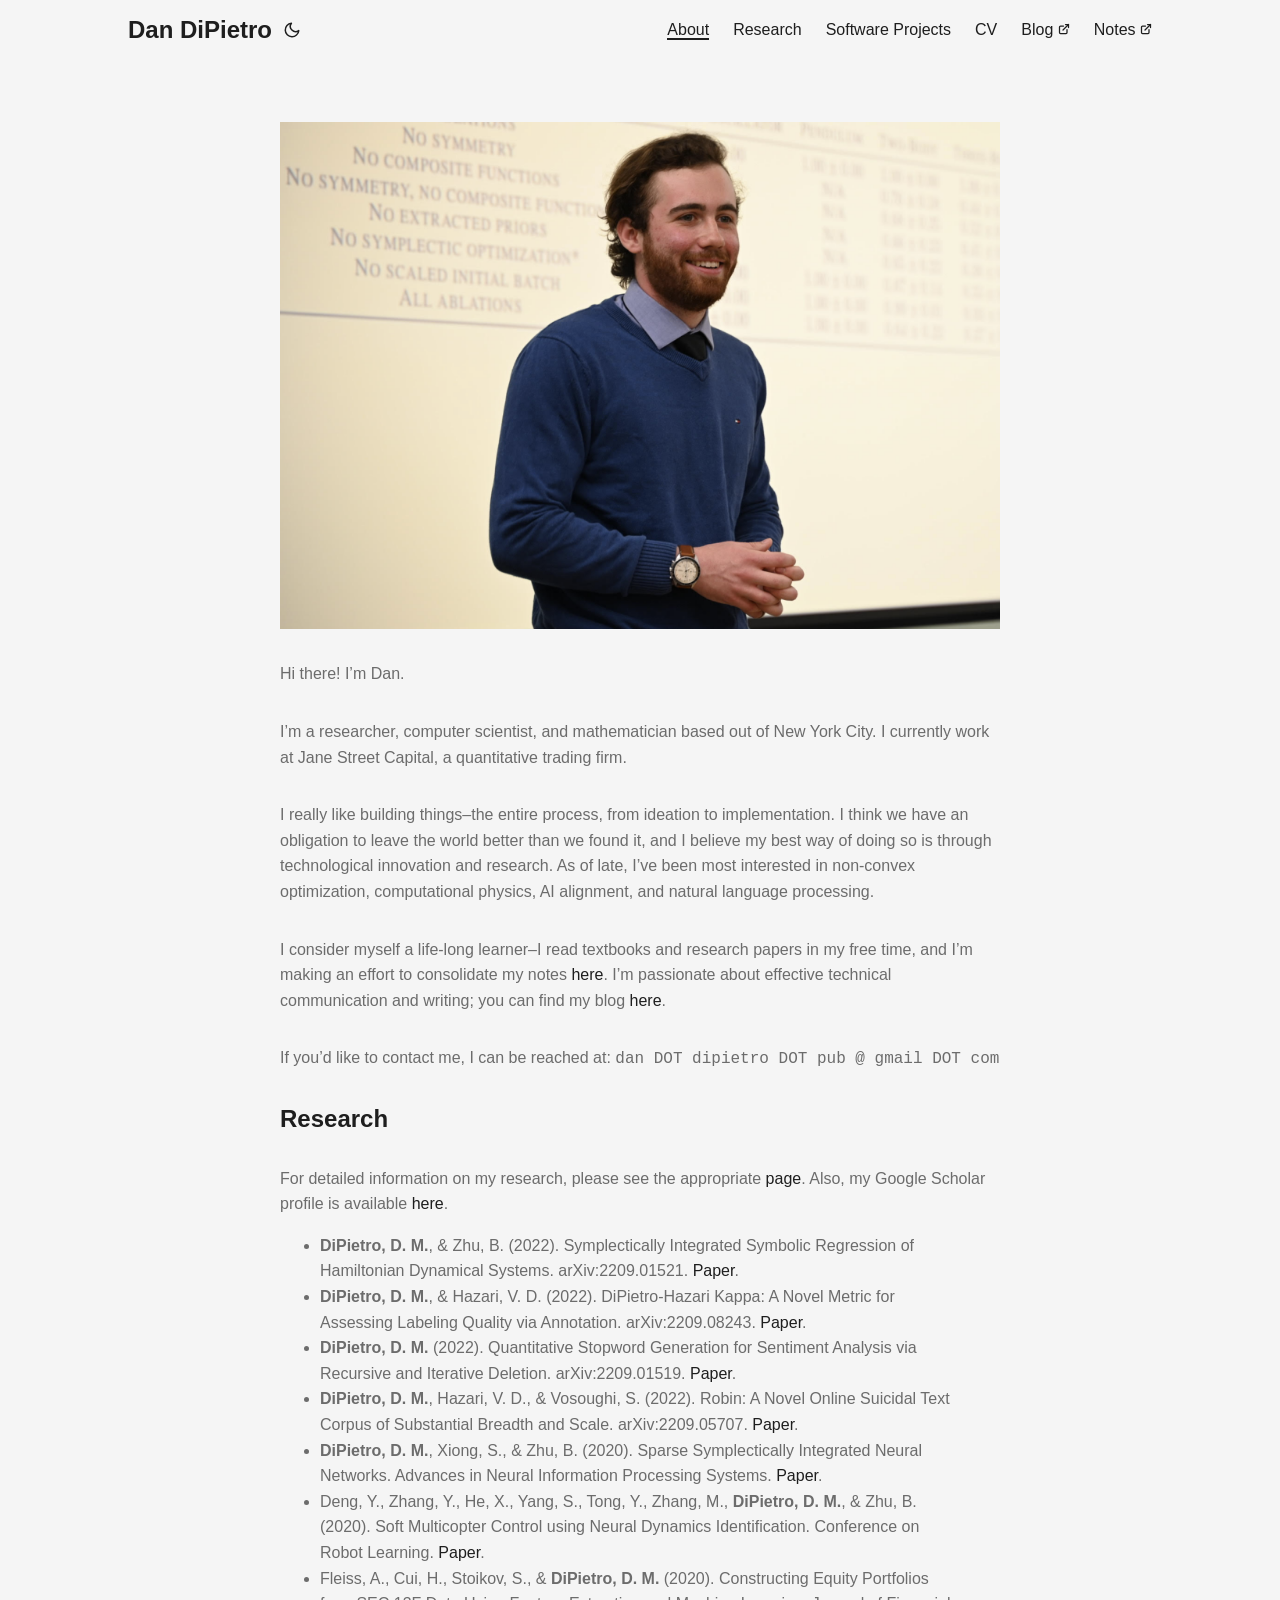
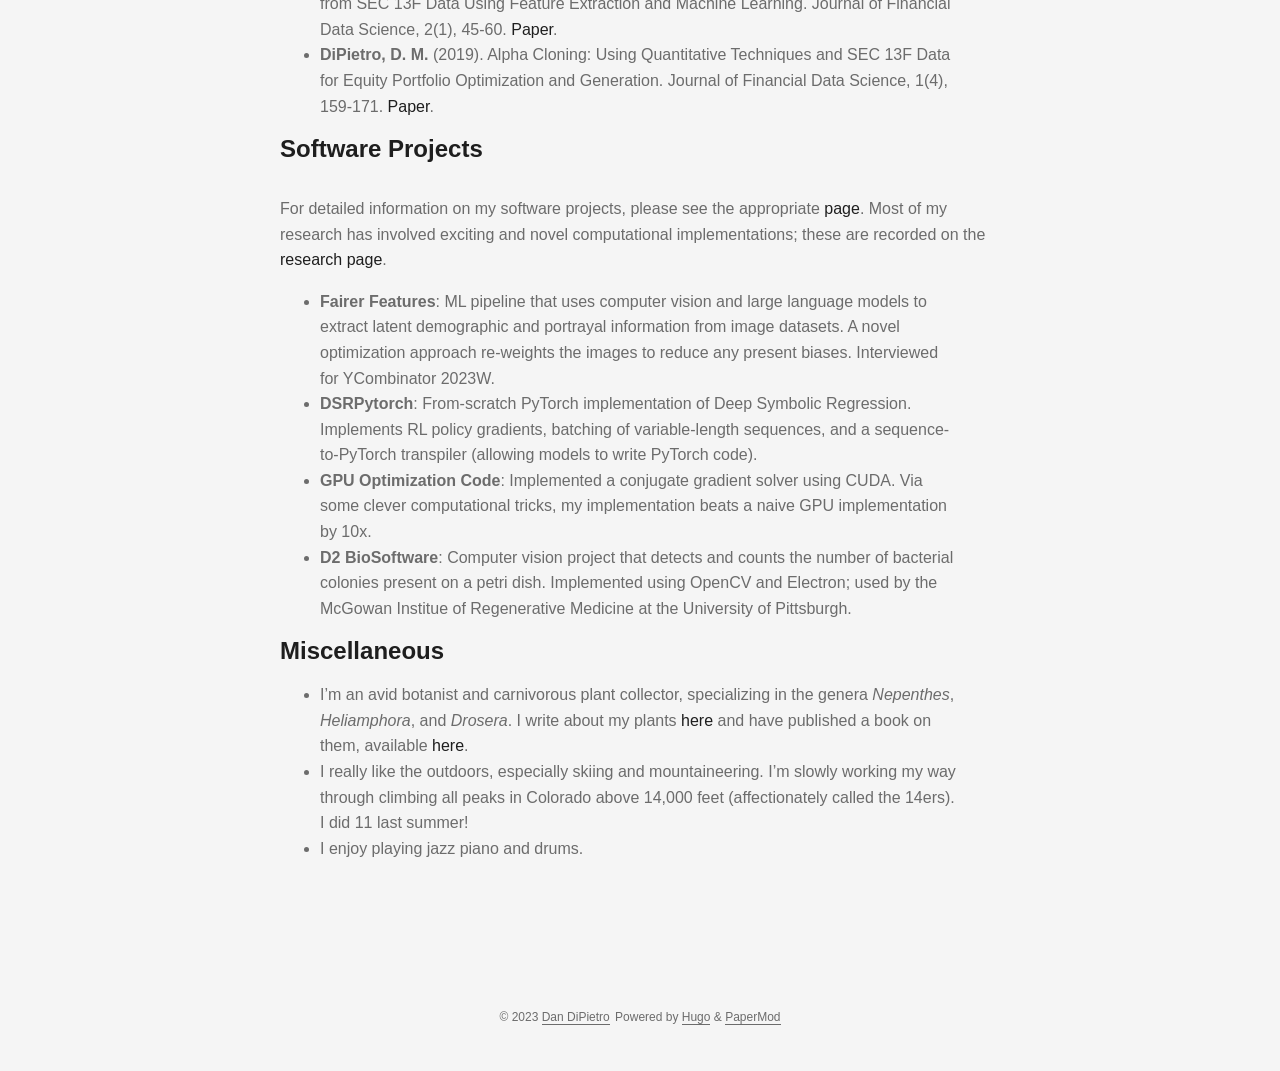
==== index.html @ af839dad "deploy: 4721abae320aeef386028aee1a3c8d68f7bd9295" ====
<!doctype html><html lang=en dir=auto><head><meta name=generator content="Hugo 0.110.0"><meta charset=utf-8><meta http-equiv=x-ua-compatible content="IE=edge"><meta name=viewport content="width=device-width,initial-scale=1,shrink-to-fit=no"><meta name=robots content="index, follow"><title>Dan DiPietro</title><meta name=description content><meta name=author content><link rel=canonical href=https://dandipietro.com/><link crossorigin=anonymous href=/assets/css/stylesheet.6a98292fb8fa8cf0f3ba4042d4b75515c04267550f3ad49ff6271b5af9562443.css integrity="sha256-apgpL7j6jPDzukBC1LdVFcBCZ1UPOtSf9icbWvlWJEM=" rel="preload stylesheet" as=style><link rel=icon href=https://dandipietro.com/favicon.ico><link rel=icon type=image/png sizes=16x16 href=https://dandipietro.com/favicon-16x16.png><link rel=icon type=image/png sizes=32x32 href=https://dandipietro.com/favicon-32x32.png><link rel=apple-touch-icon href=https://dandipietro.com/apple-touch-icon.png><link rel=mask-icon href=https://dandipietro.com/safari-pinned-tab.svg><meta name=theme-color content="#2e2e33"><meta name=msapplication-TileColor content="#2e2e33"><link rel=alternate type=application/rss+xml href=https://dandipietro.com/index.xml><link rel=alternate type=application/json href=https://dandipietro.com/index.json><noscript><style>#theme-toggle,.top-link{display:none}</style><style>@media(prefers-color-scheme:dark){:root{--theme:rgb(29, 30, 32);--entry:rgb(46, 46, 51);--primary:rgb(218, 218, 219);--secondary:rgb(155, 156, 157);--tertiary:rgb(65, 66, 68);--content:rgb(196, 196, 197);--hljs-bg:rgb(46, 46, 51);--code-bg:rgb(55, 56, 62);--border:rgb(51, 51, 51)}.list{background:var(--theme)}.list:not(.dark)::-webkit-scrollbar-track{background:0 0}.list:not(.dark)::-webkit-scrollbar-thumb{border-color:var(--theme)}}</style></noscript><meta property="og:title" content="Dan DiPietro"><meta property="og:description" content><meta property="og:type" content="website"><meta property="og:url" content="https://dandipietro.com/"><meta name=twitter:card content="summary"><meta name=twitter:title content="Dan DiPietro"><meta name=twitter:description content><script type=application/ld+json>{"@context":"https://schema.org","@type":"Organization","name":"Dan DiPietro","url":"https://dandipietro.com/","description":"","thumbnailUrl":"https://dandipietro.com/favicon.ico","sameAs":[]}</script></head><body class=list id=top><script>localStorage.getItem("pref-theme")==="dark"?document.body.classList.add("dark"):localStorage.getItem("pref-theme")==="light"?document.body.classList.remove("dark"):window.matchMedia("(prefers-color-scheme: dark)").matches&&document.body.classList.add("dark")</script><header class=header><nav class=nav><div class=logo><a href=https://dandipietro.com/ accesskey=h title="Dan DiPietro (Alt + H)">Dan DiPietro</a><div class=logo-switches><button id=theme-toggle accesskey=t title="(Alt + T)"><svg id="moon" xmlns="http://www.w3.org/2000/svg" width="24" height="18" viewBox="0 0 24 24" fill="none" stroke="currentcolor" stroke-width="2" stroke-linecap="round" stroke-linejoin="round"><path d="M21 12.79A9 9 0 1111.21 3 7 7 0 0021 12.79z"/></svg><svg id="sun" xmlns="http://www.w3.org/2000/svg" width="24" height="18" viewBox="0 0 24 24" fill="none" stroke="currentcolor" stroke-width="2" stroke-linecap="round" stroke-linejoin="round"><circle cx="12" cy="12" r="5"/><line x1="12" y1="1" x2="12" y2="3"/><line x1="12" y1="21" x2="12" y2="23"/><line x1="4.22" y1="4.22" x2="5.64" y2="5.64"/><line x1="18.36" y1="18.36" x2="19.78" y2="19.78"/><line x1="1" y1="12" x2="3" y2="12"/><line x1="21" y1="12" x2="23" y2="12"/><line x1="4.22" y1="19.78" x2="5.64" y2="18.36"/><line x1="18.36" y1="5.64" x2="19.78" y2="4.22"/></svg></button></div></div><ul id=menu><li><a href=https://dandipietro.com/ title=About><span class=active>About</span></a></li><li><a href=https://dandipietro.com/research title=Research><span>Research</span></a></li><li><a href=https://dandipietro.com/software title="Software Projects"><span>Software Projects</span></a></li><li><a href=https://dandipietro.com/CVDiPietro_curr.pdf title=CV><span>CV</span></a></li><li><a href=https://isomorphic.group title=Blog><span>Blog</span>&nbsp;<svg fill="none" shape-rendering="geometricPrecision" stroke="currentcolor" stroke-linecap="round" stroke-linejoin="round" stroke-width="2.5" viewBox="0 0 24 24" height="12" width="12"><path d="M18 13v6a2 2 0 01-2 2H5a2 2 0 01-2-2V8a2 2 0 012-2h6"/><path d="M15 3h6v6"/><path d="M10 14 21 3"/></svg></a></li><li><a href=https://notes.isomorphic.group title=Notes><span>Notes</span>&nbsp;<svg fill="none" shape-rendering="geometricPrecision" stroke="currentcolor" stroke-linecap="round" stroke-linejoin="round" stroke-width="2.5" viewBox="0 0 24 24" height="12" width="12"><path d="M18 13v6a2 2 0 01-2 2H5a2 2 0 01-2-2V8a2 2 0 012-2h6"/><path d="M15 3h6v6"/><path d="M10 14 21 3"/></svg></a></li></ul></nav></header><main class=main><article class="first-entry home-info"><header class=entry-header><h1></h1></header><div class=entry-content><p><img loading=lazy src=/me.PNG alt="alt text"></p><blockquote></blockquote><p>Hi there! I’m Dan.</p><blockquote></blockquote><p>I&rsquo;m a researcher, computer scientist, and mathematician based out of New York City. I currently work at Jane Street Capital, a quantitative trading firm.</p><blockquote></blockquote><p>I really like building things&ndash;the entire process, from ideation to implementation. I think we have an obligation to leave the world better than we found it, and I believe my best way of doing so is through technological innovation and research.
As of late, I&rsquo;ve been most interested in non-convex optimization, computational physics, AI alignment, and natural language processing.</p><blockquote></blockquote><p>I consider myself a life-long learner&ndash;I read textbooks and research papers in my free time, and I&rsquo;m making an effort to consolidate my notes <a href=https://notes.isomorphic.group>here</a>. I&rsquo;m passionate about effective technical communication and writing; you can find my blog <a href=https://isomorphic.group>here</a>.</p><blockquote></blockquote><p>If you&rsquo;d like to contact me, I can be reached at: <code>dan DOT dipietro DOT pub @ gmail DOT com</code></p><blockquote></blockquote><h2 id=research>Research</h2><blockquote></blockquote><p>For detailed information on my research, please see the appropriate <a href=/research>page</a>. Also, my Google Scholar profile is available <a href="https://scholar.google.com/citations?user=s_wSZlAAAAAJ&hl=en">here</a>.</p><blockquote><ul><li><strong>DiPietro, D. M.</strong>, & Zhu, B. (2022). Symplectically Integrated Symbolic Regression of Hamiltonian
Dynamical Systems. arXiv:2209.01521. <a href=https://arxiv.org/pdf/2209.01521.pdf>Paper</a>.</li><li><strong>DiPietro, D. M.</strong>, & Hazari, V. D. (2022). DiPietro-Hazari Kappa: A Novel Metric for Assessing
Labeling Quality via Annotation. arXiv:2209.08243. <a href=https://arxiv.org/pdf/2209.08243.pdf>Paper</a>.</li><li><strong>DiPietro, D. M.</strong> (2022). Quantitative Stopword Generation for Sentiment Analysis via Recursive
and Iterative Deletion. arXiv:2209.01519. <a href=https://arxiv.org/pdf/2209.01519.pdf>Paper</a>.</li><li><strong>DiPietro, D. M.</strong>, Hazari, V. D., & Vosoughi, S. (2022). Robin: A Novel Online Suicidal Text Corpus
of Substantial Breadth and Scale. arXiv:2209.05707. <a href=https://arxiv.org/pdf/2209.05707.pdf>Paper</a>.</li><li><strong>DiPietro, D. M.</strong>, Xiong, S., & Zhu, B. (2020). Sparse Symplectically Integrated Neural Networks.
Advances in Neural Information Processing Systems. <a href=https://proceedings.neurips.cc/paper/2020/file/439fca360bc99c315c5882c4432ae7a4-Paper.pdf>Paper</a>.</li><li>Deng, Y., Zhang, Y., He, X., Yang, S., Tong, Y., Zhang, M., <strong>DiPietro, D. M.</strong>, & Zhu, B. (2020).
Soft Multicopter Control using Neural Dynamics Identification. Conference on Robot Learning.
<a href=https://proceedings.mlr.press/v155/deng21a.html>Paper</a>.</li><li>Fleiss, A., Cui, H., Stoikov, S., & <strong>DiPietro, D. M.</strong> (2020). Constructing Equity Portfolios from SEC
13F Data Using Feature Extraction and Machine Learning. Journal of Financial Data Science, 2(1),
45-60. <a href=https://jfds.pm-research.com/content/early/2019/12/10/jfds.2019.1.022>Paper</a>.</li><li><strong>DiPietro, D. M.</strong> (2019). Alpha Cloning: Using Quantitative Techniques and SEC 13F Data for
Equity Portfolio Optimization and Generation. Journal of Financial Data Science, 1(4), 159-171.
<a href=https://jfds.pm-research.com/content/1/4/159.short>Paper</a>.</li></ul></blockquote><h2 id=software-projects>Software Projects</h2><blockquote></blockquote><p>For detailed information on my software projects, please see the appropriate <a href=/software>page</a>. Most of my research has involved exciting and novel computational implementations; these are recorded on the <a href=/research>research page</a>.</p><blockquote><ul><li><strong>Fairer Features</strong>: ML pipeline that uses computer vision and large language
models to extract latent
demographic and portrayal information from image datasets. A novel optimization approach
re-weights the images to reduce any present biases. Interviewed for YCombinator 2023W.</li><li><strong>DSRPytorch</strong>: From-scratch PyTorch implementation of Deep Symbolic Regression. Implements RL policy gradients, batching of variable-length sequences, and a sequence-to-PyTorch transpiler (allowing models to write PyTorch code).</li><li><strong>GPU Optimization Code</strong>: Implemented a conjugate gradient solver using CUDA. Via some clever computational tricks, my implementation beats a naive GPU implementation by 10x.</li><li><strong>D2 BioSoftware</strong>: Computer vision project that detects and counts the number of bacterial colonies present on a petri dish. Implemented using OpenCV and Electron; used by the McGowan Institue of Regenerative Medicine at the University of Pittsburgh.</li></ul></blockquote><h2 id=miscellaneous>Miscellaneous</h2><blockquote><ul><li>I&rsquo;m an avid botanist and carnivorous plant collector, specializing in the genera
<em>Nepenthes</em>, <em>Heliamphora</em>, and <em>Drosera</em>. I
write about my plants <a href=https://www.carnivorousjourney.com/>here</a>
and have published a book on them, available
<a href=https://shopbritpress.org/products/nj-drosera>here</a>.</li><li>I really like the outdoors, especially skiing and mountaineering. I&rsquo;m slowly
working my way through climbing all peaks in Colorado above 14,000 feet (affectionately
called the 14ers). I did 11 last summer!</li><li>I enjoy playing jazz piano and drums.</li></ul></blockquote></div><footer class=entry-footer><div class=social-icons></div></footer></article></main><footer class=footer><span>&copy; 2023 <a href=https://dandipietro.com/>Dan DiPietro</a></span>
<span>Powered by
<a href=https://gohugo.io/ rel="noopener noreferrer" target=_blank>Hugo</a> &
        <a href=https://github.com/adityatelange/hugo-PaperMod/ rel=noopener target=_blank>PaperMod</a></span></footer><a href=#top aria-label="go to top" title="Go to Top (Alt + G)" class=top-link id=top-link accesskey=g><svg xmlns="http://www.w3.org/2000/svg" viewBox="0 0 12 6" fill="currentcolor"><path d="M12 6H0l6-6z"/></svg></a><script>let menu=document.getElementById("menu");menu&&(menu.scrollLeft=localStorage.getItem("menu-scroll-position"),menu.onscroll=function(){localStorage.setItem("menu-scroll-position",menu.scrollLeft)}),document.querySelectorAll('a[href^="#"]').forEach(e=>{e.addEventListener("click",function(e){e.preventDefault();var t=this.getAttribute("href").substr(1);window.matchMedia("(prefers-reduced-motion: reduce)").matches?document.querySelector(`[id='${decodeURIComponent(t)}']`).scrollIntoView():document.querySelector(`[id='${decodeURIComponent(t)}']`).scrollIntoView({behavior:"smooth"}),t==="top"?history.replaceState(null,null," "):history.pushState(null,null,`#${t}`)})})</script><script>var mybutton=document.getElementById("top-link");window.onscroll=function(){document.body.scrollTop>800||document.documentElement.scrollTop>800?(mybutton.style.visibility="visible",mybutton.style.opacity="1"):(mybutton.style.visibility="hidden",mybutton.style.opacity="0")}</script><script>document.getElementById("theme-toggle").addEventListener("click",()=>{document.body.className.includes("dark")?(document.body.classList.remove("dark"),localStorage.setItem("pref-theme","light")):(document.body.classList.add("dark"),localStorage.setItem("pref-theme","dark"))})</script></body></html>
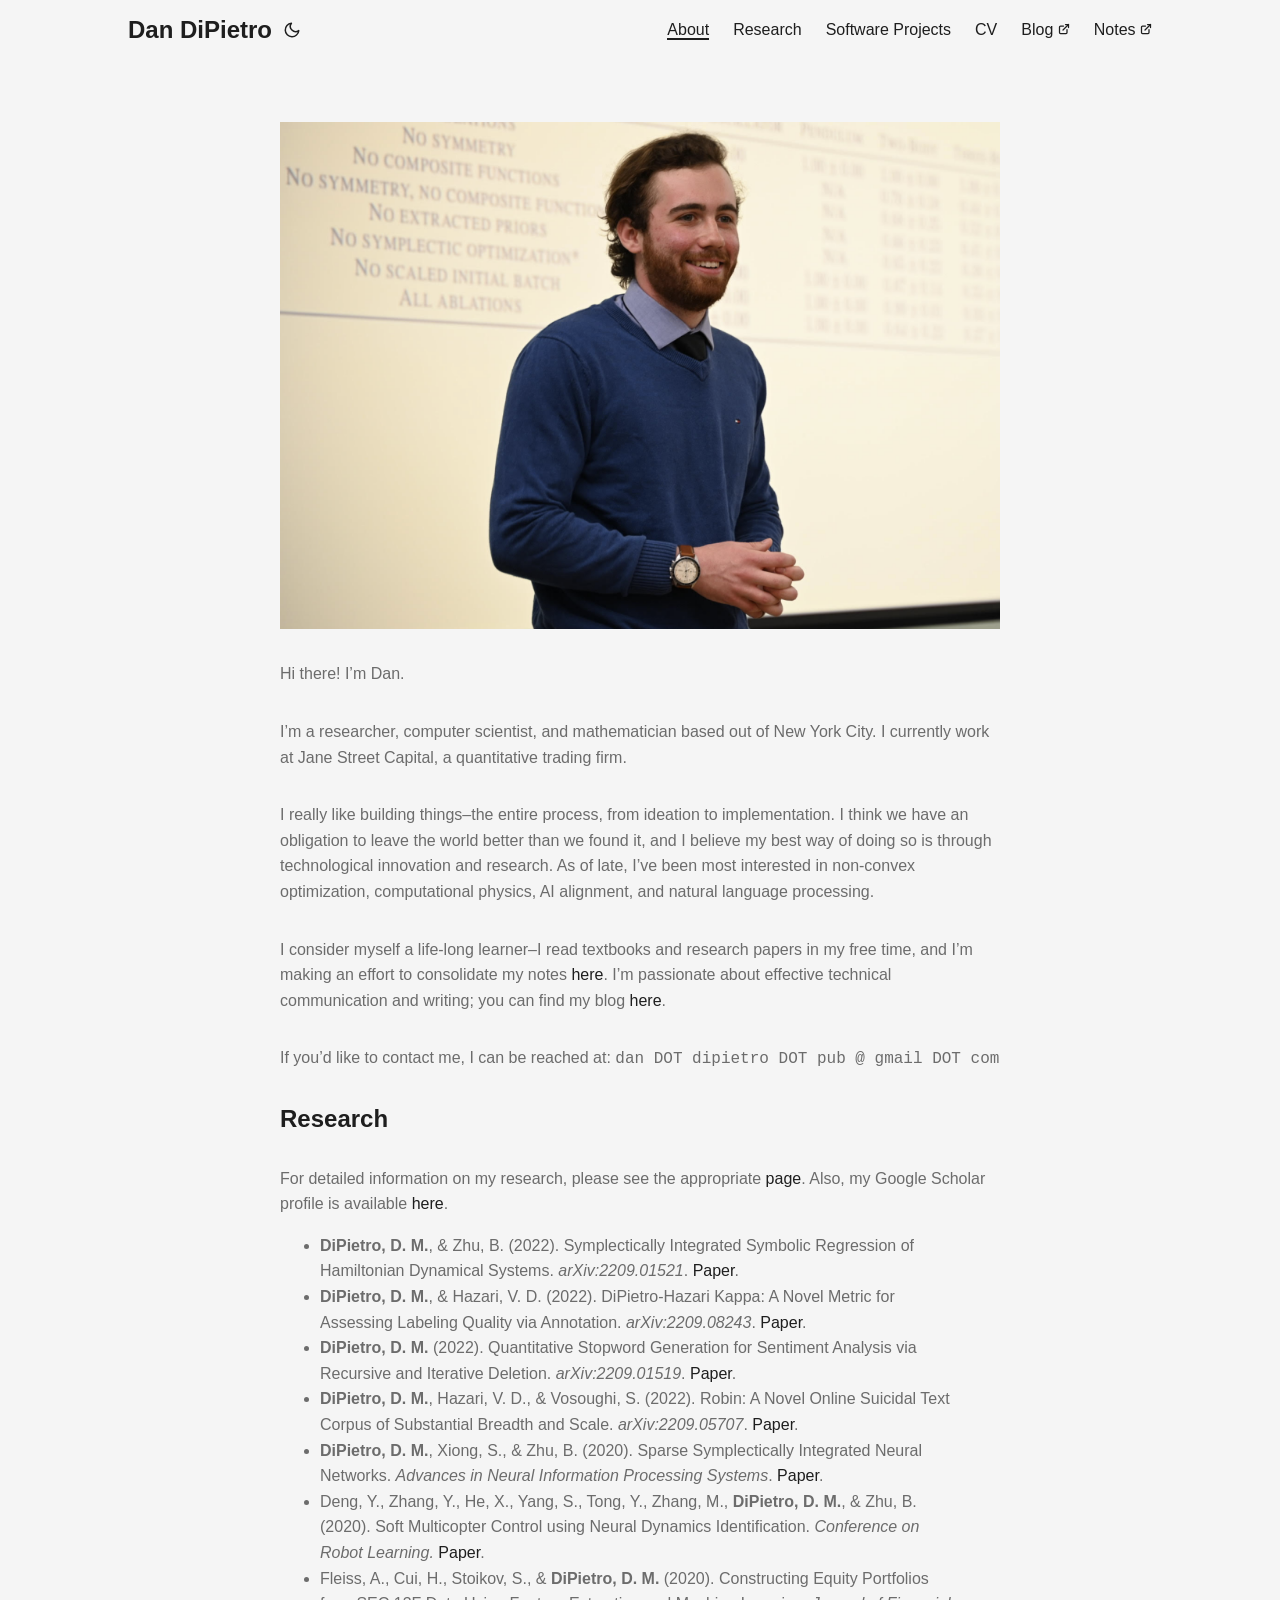
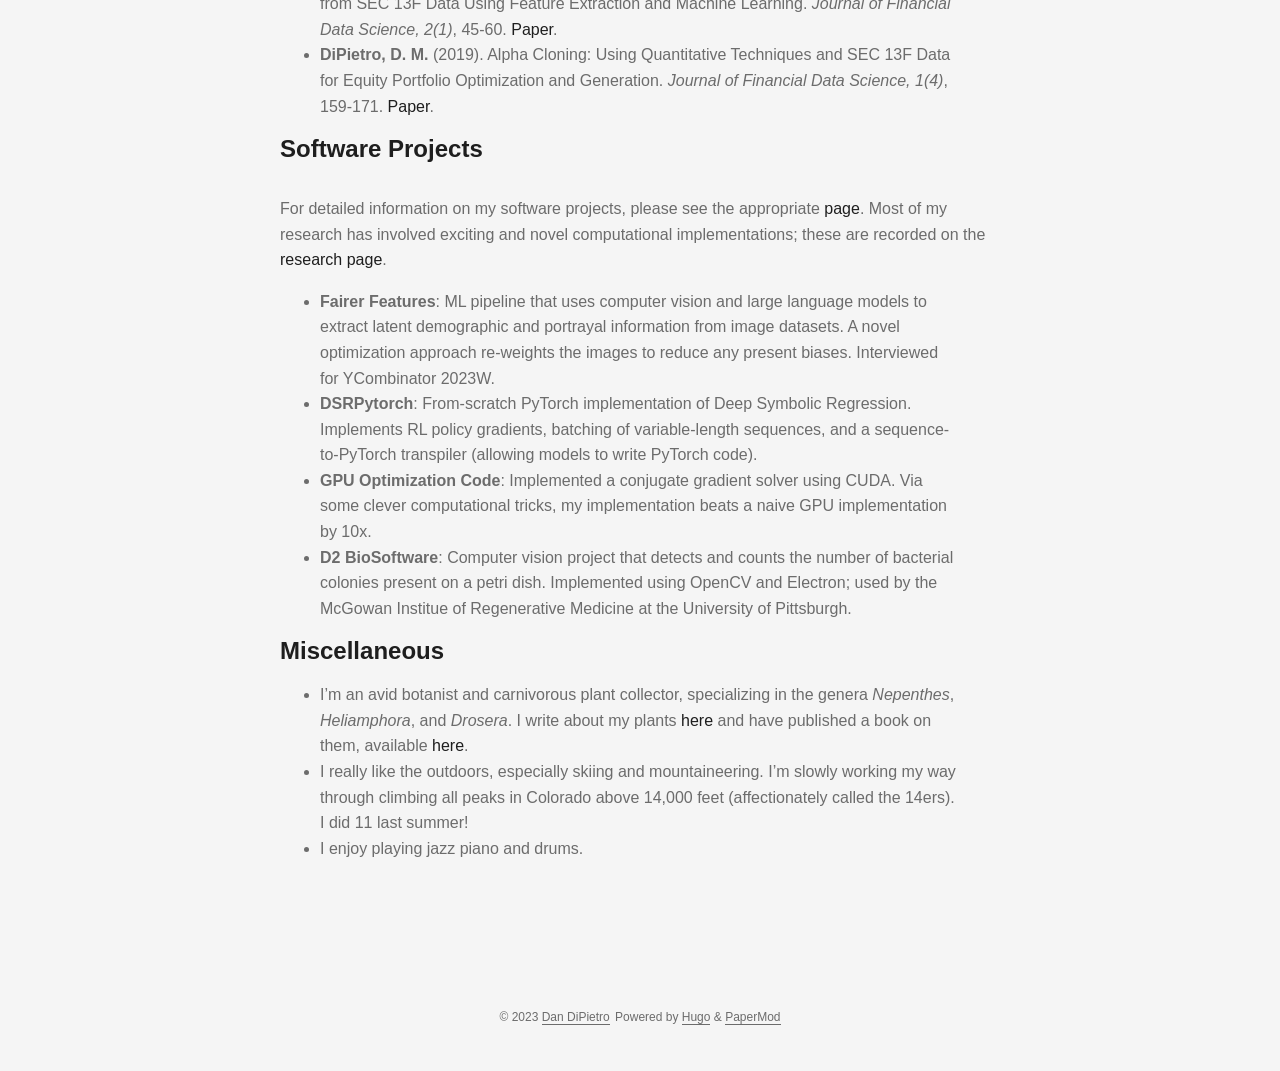
==== commit b503eb01: "deploy: 243cff6be8de314327c4dd951484ecdabaab6013" ====
--- a/index.html
+++ b/index.html
@@ -1,15 +1,15 @@
 <!doctype html><html lang=en dir=auto><head><meta name=generator content="Hugo 0.110.0"><meta charset=utf-8><meta http-equiv=x-ua-compatible content="IE=edge"><meta name=viewport content="width=device-width,initial-scale=1,shrink-to-fit=no"><meta name=robots content="index, follow"><title>Dan DiPietro</title><meta name=description content><meta name=author content><link rel=canonical href=https://dandipietro.com/><link crossorigin=anonymous href=/assets/css/stylesheet.6a98292fb8fa8cf0f3ba4042d4b75515c04267550f3ad49ff6271b5af9562443.css integrity="sha256-apgpL7j6jPDzukBC1LdVFcBCZ1UPOtSf9icbWvlWJEM=" rel="preload stylesheet" as=style><link rel=icon href=https://dandipietro.com/favicon.ico><link rel=icon type=image/png sizes=16x16 href=https://dandipietro.com/favicon-16x16.png><link rel=icon type=image/png sizes=32x32 href=https://dandipietro.com/favicon-32x32.png><link rel=apple-touch-icon href=https://dandipietro.com/apple-touch-icon.png><link rel=mask-icon href=https://dandipietro.com/safari-pinned-tab.svg><meta name=theme-color content="#2e2e33"><meta name=msapplication-TileColor content="#2e2e33"><link rel=alternate type=application/rss+xml href=https://dandipietro.com/index.xml><link rel=alternate type=application/json href=https://dandipietro.com/index.json><noscript><style>#theme-toggle,.top-link{display:none}</style><style>@media(prefers-color-scheme:dark){:root{--theme:rgb(29, 30, 32);--entry:rgb(46, 46, 51);--primary:rgb(218, 218, 219);--secondary:rgb(155, 156, 157);--tertiary:rgb(65, 66, 68);--content:rgb(196, 196, 197);--hljs-bg:rgb(46, 46, 51);--code-bg:rgb(55, 56, 62);--border:rgb(51, 51, 51)}.list{background:var(--theme)}.list:not(.dark)::-webkit-scrollbar-track{background:0 0}.list:not(.dark)::-webkit-scrollbar-thumb{border-color:var(--theme)}}</style></noscript><meta property="og:title" content="Dan DiPietro"><meta property="og:description" content><meta property="og:type" content="website"><meta property="og:url" content="https://dandipietro.com/"><meta name=twitter:card content="summary"><meta name=twitter:title content="Dan DiPietro"><meta name=twitter:description content><script type=application/ld+json>{"@context":"https://schema.org","@type":"Organization","name":"Dan DiPietro","url":"https://dandipietro.com/","description":"","thumbnailUrl":"https://dandipietro.com/favicon.ico","sameAs":[]}</script></head><body class=list id=top><script>localStorage.getItem("pref-theme")==="dark"?document.body.classList.add("dark"):localStorage.getItem("pref-theme")==="light"?document.body.classList.remove("dark"):window.matchMedia("(prefers-color-scheme: dark)").matches&&document.body.classList.add("dark")</script><header class=header><nav class=nav><div class=logo><a href=https://dandipietro.com/ accesskey=h title="Dan DiPietro (Alt + H)">Dan DiPietro</a><div class=logo-switches><button id=theme-toggle accesskey=t title="(Alt + T)"><svg id="moon" xmlns="http://www.w3.org/2000/svg" width="24" height="18" viewBox="0 0 24 24" fill="none" stroke="currentcolor" stroke-width="2" stroke-linecap="round" stroke-linejoin="round"><path d="M21 12.79A9 9 0 1111.21 3 7 7 0 0021 12.79z"/></svg><svg id="sun" xmlns="http://www.w3.org/2000/svg" width="24" height="18" viewBox="0 0 24 24" fill="none" stroke="currentcolor" stroke-width="2" stroke-linecap="round" stroke-linejoin="round"><circle cx="12" cy="12" r="5"/><line x1="12" y1="1" x2="12" y2="3"/><line x1="12" y1="21" x2="12" y2="23"/><line x1="4.22" y1="4.22" x2="5.64" y2="5.64"/><line x1="18.36" y1="18.36" x2="19.78" y2="19.78"/><line x1="1" y1="12" x2="3" y2="12"/><line x1="21" y1="12" x2="23" y2="12"/><line x1="4.22" y1="19.78" x2="5.64" y2="18.36"/><line x1="18.36" y1="5.64" x2="19.78" y2="4.22"/></svg></button></div></div><ul id=menu><li><a href=https://dandipietro.com/ title=About><span class=active>About</span></a></li><li><a href=https://dandipietro.com/research title=Research><span>Research</span></a></li><li><a href=https://dandipietro.com/software title="Software Projects"><span>Software Projects</span></a></li><li><a href=https://dandipietro.com/CVDiPietro_curr.pdf title=CV><span>CV</span></a></li><li><a href=https://isomorphic.group title=Blog><span>Blog</span>&nbsp;<svg fill="none" shape-rendering="geometricPrecision" stroke="currentcolor" stroke-linecap="round" stroke-linejoin="round" stroke-width="2.5" viewBox="0 0 24 24" height="12" width="12"><path d="M18 13v6a2 2 0 01-2 2H5a2 2 0 01-2-2V8a2 2 0 012-2h6"/><path d="M15 3h6v6"/><path d="M10 14 21 3"/></svg></a></li><li><a href=https://notes.isomorphic.group title=Notes><span>Notes</span>&nbsp;<svg fill="none" shape-rendering="geometricPrecision" stroke="currentcolor" stroke-linecap="round" stroke-linejoin="round" stroke-width="2.5" viewBox="0 0 24 24" height="12" width="12"><path d="M18 13v6a2 2 0 01-2 2H5a2 2 0 01-2-2V8a2 2 0 012-2h6"/><path d="M15 3h6v6"/><path d="M10 14 21 3"/></svg></a></li></ul></nav></header><main class=main><article class="first-entry home-info"><header class=entry-header><h1></h1></header><div class=entry-content><p><img loading=lazy src=/me.PNG alt="alt text"></p><blockquote></blockquote><p>Hi there! I’m Dan.</p><blockquote></blockquote><p>I&rsquo;m a researcher, computer scientist, and mathematician based out of New York City. I currently work at Jane Street Capital, a quantitative trading firm.</p><blockquote></blockquote><p>I really like building things&ndash;the entire process, from ideation to implementation. I think we have an obligation to leave the world better than we found it, and I believe my best way of doing so is through technological innovation and research.
 As of late, I&rsquo;ve been most interested in non-convex optimization, computational physics, AI alignment, and natural language processing.</p><blockquote></blockquote><p>I consider myself a life-long learner&ndash;I read textbooks and research papers in my free time, and I&rsquo;m making an effort to consolidate my notes <a href=https://notes.isomorphic.group>here</a>. I&rsquo;m passionate about effective technical communication and writing; you can find my blog <a href=https://isomorphic.group>here</a>.</p><blockquote></blockquote><p>If you&rsquo;d like to contact me, I can be reached at: <code>dan DOT dipietro DOT pub @ gmail DOT com</code></p><blockquote></blockquote><h2 id=research>Research</h2><blockquote></blockquote><p>For detailed information on my research, please see the appropriate <a href=/research>page</a>. Also, my Google Scholar profile is available <a href="https://scholar.google.com/citations?user=s_wSZlAAAAAJ&hl=en">here</a>.</p><blockquote><ul><li><strong>DiPietro, D. M.</strong>, & Zhu, B. (2022). Symplectically Integrated Symbolic Regression of Hamiltonian
-Dynamical Systems. arXiv:2209.01521. <a href=https://arxiv.org/pdf/2209.01521.pdf>Paper</a>.</li><li><strong>DiPietro, D. M.</strong>, & Hazari, V. D. (2022). DiPietro-Hazari Kappa: A Novel Metric for Assessing
-Labeling Quality via Annotation. arXiv:2209.08243. <a href=https://arxiv.org/pdf/2209.08243.pdf>Paper</a>.</li><li><strong>DiPietro, D. M.</strong> (2022). Quantitative Stopword Generation for Sentiment Analysis via Recursive
-and Iterative Deletion. arXiv:2209.01519. <a href=https://arxiv.org/pdf/2209.01519.pdf>Paper</a>.</li><li><strong>DiPietro, D. M.</strong>, Hazari, V. D., & Vosoughi, S. (2022). Robin: A Novel Online Suicidal Text Corpus
-of Substantial Breadth and Scale. arXiv:2209.05707. <a href=https://arxiv.org/pdf/2209.05707.pdf>Paper</a>.</li><li><strong>DiPietro, D. M.</strong>, Xiong, S., & Zhu, B. (2020). Sparse Symplectically Integrated Neural Networks.
-Advances in Neural Information Processing Systems. <a href=https://proceedings.neurips.cc/paper/2020/file/439fca360bc99c315c5882c4432ae7a4-Paper.pdf>Paper</a>.</li><li>Deng, Y., Zhang, Y., He, X., Yang, S., Tong, Y., Zhang, M., <strong>DiPietro, D. M.</strong>, & Zhu, B. (2020).
-Soft Multicopter Control using Neural Dynamics Identification. Conference on Robot Learning.
+Dynamical Systems. <em>arXiv:2209.01521</em>. <a href=https://arxiv.org/pdf/2209.01521.pdf>Paper</a>.</li><li><strong>DiPietro, D. M.</strong>, & Hazari, V. D. (2022). DiPietro-Hazari Kappa: A Novel Metric for Assessing
+Labeling Quality via Annotation. <em>arXiv:2209.08243</em>. <a href=https://arxiv.org/pdf/2209.08243.pdf>Paper</a>.</li><li><strong>DiPietro, D. M.</strong> (2022). Quantitative Stopword Generation for Sentiment Analysis via Recursive
+and Iterative Deletion. <em>arXiv:2209.01519</em>. <a href=https://arxiv.org/pdf/2209.01519.pdf>Paper</a>.</li><li><strong>DiPietro, D. M.</strong>, Hazari, V. D., & Vosoughi, S. (2022). Robin: A Novel Online Suicidal Text Corpus
+of Substantial Breadth and Scale. <em>arXiv:2209.05707</em>. <a href=https://arxiv.org/pdf/2209.05707.pdf>Paper</a>.</li><li><strong>DiPietro, D. M.</strong>, Xiong, S., & Zhu, B. (2020). Sparse Symplectically Integrated Neural Networks.
+<em>Advances in Neural Information Processing Systems</em>. <a href=https://proceedings.neurips.cc/paper/2020/file/439fca360bc99c315c5882c4432ae7a4-Paper.pdf>Paper</a>.</li><li>Deng, Y., Zhang, Y., He, X., Yang, S., Tong, Y., Zhang, M., <strong>DiPietro, D. M.</strong>, & Zhu, B. (2020).
+Soft Multicopter Control using Neural Dynamics Identification. <em>Conference on Robot Learning.</em>
 <a href=https://proceedings.mlr.press/v155/deng21a.html>Paper</a>.</li><li>Fleiss, A., Cui, H., Stoikov, S., & <strong>DiPietro, D. M.</strong> (2020). Constructing Equity Portfolios from SEC
-13F Data Using Feature Extraction and Machine Learning. Journal of Financial Data Science, 2(1),
+13F Data Using Feature Extraction and Machine Learning. <em>Journal of Financial Data Science, 2(1)</em>,
 45-60. <a href=https://jfds.pm-research.com/content/early/2019/12/10/jfds.2019.1.022>Paper</a>.</li><li><strong>DiPietro, D. M.</strong> (2019). Alpha Cloning: Using Quantitative Techniques and SEC 13F Data for
-Equity Portfolio Optimization and Generation. Journal of Financial Data Science, 1(4), 159-171.
+Equity Portfolio Optimization and Generation. <em>Journal of Financial Data Science, 1(4)</em>, 159-171.
 <a href=https://jfds.pm-research.com/content/1/4/159.short>Paper</a>.</li></ul></blockquote><h2 id=software-projects>Software Projects</h2><blockquote></blockquote><p>For detailed information on my software projects, please see the appropriate <a href=/software>page</a>. Most of my research has involved exciting and novel computational implementations; these are recorded on the <a href=/research>research page</a>.</p><blockquote><ul><li><strong>Fairer Features</strong>: ML pipeline that uses computer vision and large language
 models to extract latent
 demographic and portrayal information from image datasets. A novel optimization approach
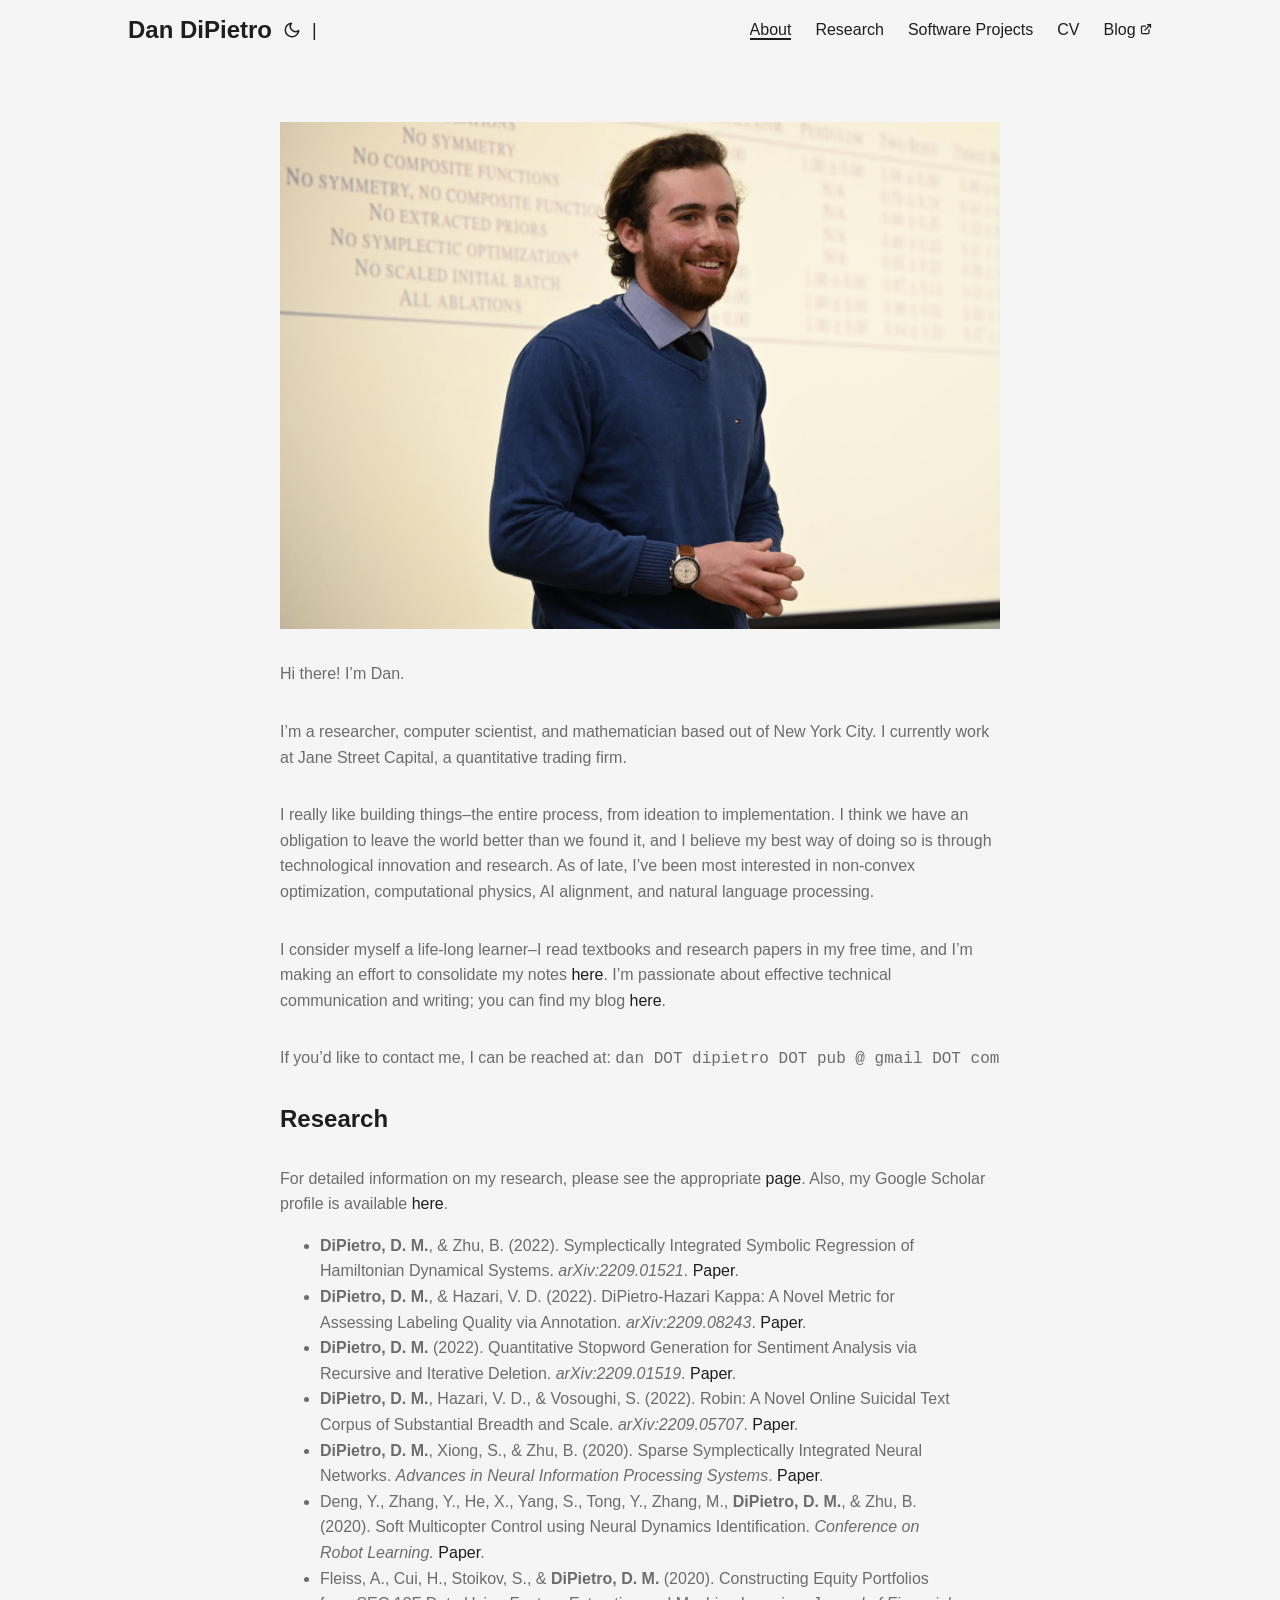
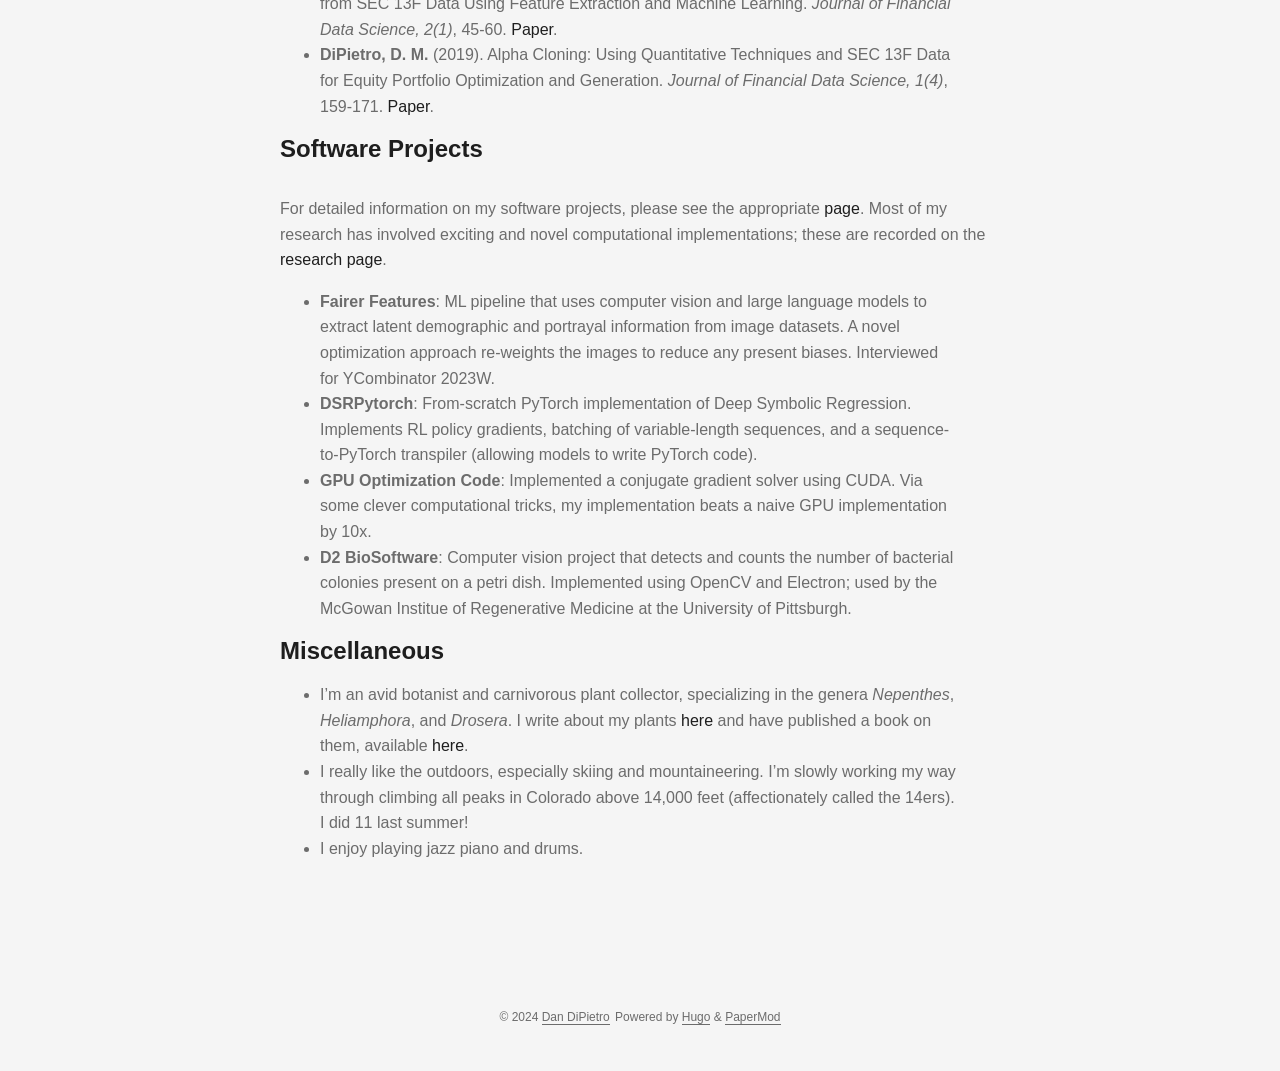
==== commit eca35321: "deploy: ba4073d2aeae34563c2c6e5509e38ea729c61683" ====
--- a/index.html
+++ b/index.html
@@ -1,5 +1,6 @@
-<!doctype html><html lang=en dir=auto><head><meta name=generator content="Hugo 0.110.0"><meta charset=utf-8><meta http-equiv=x-ua-compatible content="IE=edge"><meta name=viewport content="width=device-width,initial-scale=1,shrink-to-fit=no"><meta name=robots content="index, follow"><title>Dan DiPietro</title><meta name=description content><meta name=author content><link rel=canonical href=https://dandipietro.com/><link crossorigin=anonymous href=/assets/css/stylesheet.6a98292fb8fa8cf0f3ba4042d4b75515c04267550f3ad49ff6271b5af9562443.css integrity="sha256-apgpL7j6jPDzukBC1LdVFcBCZ1UPOtSf9icbWvlWJEM=" rel="preload stylesheet" as=style><link rel=icon href=https://dandipietro.com/favicon.ico><link rel=icon type=image/png sizes=16x16 href=https://dandipietro.com/favicon-16x16.png><link rel=icon type=image/png sizes=32x32 href=https://dandipietro.com/favicon-32x32.png><link rel=apple-touch-icon href=https://dandipietro.com/apple-touch-icon.png><link rel=mask-icon href=https://dandipietro.com/safari-pinned-tab.svg><meta name=theme-color content="#2e2e33"><meta name=msapplication-TileColor content="#2e2e33"><link rel=alternate type=application/rss+xml href=https://dandipietro.com/index.xml><link rel=alternate type=application/json href=https://dandipietro.com/index.json><noscript><style>#theme-toggle,.top-link{display:none}</style><style>@media(prefers-color-scheme:dark){:root{--theme:rgb(29, 30, 32);--entry:rgb(46, 46, 51);--primary:rgb(218, 218, 219);--secondary:rgb(155, 156, 157);--tertiary:rgb(65, 66, 68);--content:rgb(196, 196, 197);--hljs-bg:rgb(46, 46, 51);--code-bg:rgb(55, 56, 62);--border:rgb(51, 51, 51)}.list{background:var(--theme)}.list:not(.dark)::-webkit-scrollbar-track{background:0 0}.list:not(.dark)::-webkit-scrollbar-thumb{border-color:var(--theme)}}</style></noscript><meta property="og:title" content="Dan DiPietro"><meta property="og:description" content><meta property="og:type" content="website"><meta property="og:url" content="https://dandipietro.com/"><meta name=twitter:card content="summary"><meta name=twitter:title content="Dan DiPietro"><meta name=twitter:description content><script type=application/ld+json>{"@context":"https://schema.org","@type":"Organization","name":"Dan DiPietro","url":"https://dandipietro.com/","description":"","thumbnailUrl":"https://dandipietro.com/favicon.ico","sameAs":[]}</script></head><body class=list id=top><script>localStorage.getItem("pref-theme")==="dark"?document.body.classList.add("dark"):localStorage.getItem("pref-theme")==="light"?document.body.classList.remove("dark"):window.matchMedia("(prefers-color-scheme: dark)").matches&&document.body.classList.add("dark")</script><header class=header><nav class=nav><div class=logo><a href=https://dandipietro.com/ accesskey=h title="Dan DiPietro (Alt + H)">Dan DiPietro</a><div class=logo-switches><button id=theme-toggle accesskey=t title="(Alt + T)"><svg id="moon" xmlns="http://www.w3.org/2000/svg" width="24" height="18" viewBox="0 0 24 24" fill="none" stroke="currentcolor" stroke-width="2" stroke-linecap="round" stroke-linejoin="round"><path d="M21 12.79A9 9 0 1111.21 3 7 7 0 0021 12.79z"/></svg><svg id="sun" xmlns="http://www.w3.org/2000/svg" width="24" height="18" viewBox="0 0 24 24" fill="none" stroke="currentcolor" stroke-width="2" stroke-linecap="round" stroke-linejoin="round"><circle cx="12" cy="12" r="5"/><line x1="12" y1="1" x2="12" y2="3"/><line x1="12" y1="21" x2="12" y2="23"/><line x1="4.22" y1="4.22" x2="5.64" y2="5.64"/><line x1="18.36" y1="18.36" x2="19.78" y2="19.78"/><line x1="1" y1="12" x2="3" y2="12"/><line x1="21" y1="12" x2="23" y2="12"/><line x1="4.22" y1="19.78" x2="5.64" y2="18.36"/><line x1="18.36" y1="5.64" x2="19.78" y2="4.22"/></svg></button></div></div><ul id=menu><li><a href=https://dandipietro.com/ title=About><span class=active>About</span></a></li><li><a href=https://dandipietro.com/research title=Research><span>Research</span></a></li><li><a href=https://dandipietro.com/software title="Software Projects"><span>Software Projects</span></a></li><li><a href=https://dandipietro.com/CVDiPietro_curr.pdf title=CV><span>CV</span></a></li><li><a href=https://isomorphic.group title=Blog><span>Blog</span>&nbsp;<svg fill="none" shape-rendering="geometricPrecision" stroke="currentcolor" stroke-linecap="round" stroke-linejoin="round" stroke-width="2.5" viewBox="0 0 24 24" height="12" width="12"><path d="M18 13v6a2 2 0 01-2 2H5a2 2 0 01-2-2V8a2 2 0 012-2h6"/><path d="M15 3h6v6"/><path d="M10 14 21 3"/></svg></a></li><li><a href=https://notes.isomorphic.group title=Notes><span>Notes</span>&nbsp;<svg fill="none" shape-rendering="geometricPrecision" stroke="currentcolor" stroke-linecap="round" stroke-linejoin="round" stroke-width="2.5" viewBox="0 0 24 24" height="12" width="12"><path d="M18 13v6a2 2 0 01-2 2H5a2 2 0 01-2-2V8a2 2 0 012-2h6"/><path d="M15 3h6v6"/><path d="M10 14 21 3"/></svg></a></li></ul></nav></header><main class=main><article class="first-entry home-info"><header class=entry-header><h1></h1></header><div class=entry-content><p><img loading=lazy src=/me.PNG alt="alt text"></p><blockquote></blockquote><p>Hi there! I’m Dan.</p><blockquote></blockquote><p>I&rsquo;m a researcher, computer scientist, and mathematician based out of New York City. I currently work at Jane Street Capital, a quantitative trading firm.</p><blockquote></blockquote><p>I really like building things&ndash;the entire process, from ideation to implementation. I think we have an obligation to leave the world better than we found it, and I believe my best way of doing so is through technological innovation and research.
-As of late, I&rsquo;ve been most interested in non-convex optimization, computational physics, AI alignment, and natural language processing.</p><blockquote></blockquote><p>I consider myself a life-long learner&ndash;I read textbooks and research papers in my free time, and I&rsquo;m making an effort to consolidate my notes <a href=https://notes.isomorphic.group>here</a>. I&rsquo;m passionate about effective technical communication and writing; you can find my blog <a href=https://isomorphic.group>here</a>.</p><blockquote></blockquote><p>If you&rsquo;d like to contact me, I can be reached at: <code>dan DOT dipietro DOT pub @ gmail DOT com</code></p><blockquote></blockquote><h2 id=research>Research</h2><blockquote></blockquote><p>For detailed information on my research, please see the appropriate <a href=/research>page</a>. Also, my Google Scholar profile is available <a href="https://scholar.google.com/citations?user=s_wSZlAAAAAJ&hl=en">here</a>.</p><blockquote><ul><li><strong>DiPietro, D. M.</strong>, & Zhu, B. (2022). Symplectically Integrated Symbolic Regression of Hamiltonian
+<!doctype html><html lang=en dir=auto><head><meta name=generator content="Hugo 0.135.0"><meta charset=utf-8><meta http-equiv=X-UA-Compatible content="IE=edge"><meta name=viewport content="width=device-width,initial-scale=1,shrink-to-fit=no"><meta name=robots content="index, follow"><title>Dan DiPietro</title>
+<meta name=description content><meta name=author content><link rel=canonical href=https://dandipietro.com/><link crossorigin=anonymous href=/assets/css/stylesheet.6a98292fb8fa8cf0f3ba4042d4b75515c04267550f3ad49ff6271b5af9562443.css integrity="sha256-apgpL7j6jPDzukBC1LdVFcBCZ1UPOtSf9icbWvlWJEM=" rel="preload stylesheet" as=style><link rel=icon href=https://dandipietro.com/favicon.ico><link rel=icon type=image/png sizes=16x16 href=https://dandipietro.com/favicon-16x16.png><link rel=icon type=image/png sizes=32x32 href=https://dandipietro.com/favicon-32x32.png><link rel=apple-touch-icon href=https://dandipietro.com/apple-touch-icon.png><link rel=mask-icon href=https://dandipietro.com/safari-pinned-tab.svg><meta name=theme-color content="#2e2e33"><meta name=msapplication-TileColor content="#2e2e33"><link rel=alternate type=application/rss+xml href=https://dandipietro.com/index.xml><link rel=alternate type=application/json href=https://dandipietro.com/index.json><link rel=alternate hreflang=en href=https://dandipietro.com/><noscript><style>#theme-toggle,.top-link{display:none}</style><style>@media(prefers-color-scheme:dark){:root{--theme:rgb(29, 30, 32);--entry:rgb(46, 46, 51);--primary:rgb(218, 218, 219);--secondary:rgb(155, 156, 157);--tertiary:rgb(65, 66, 68);--content:rgb(196, 196, 197);--hljs-bg:rgb(46, 46, 51);--code-bg:rgb(55, 56, 62);--border:rgb(51, 51, 51)}.list{background:var(--theme)}.list:not(.dark)::-webkit-scrollbar-track{background:0 0}.list:not(.dark)::-webkit-scrollbar-thumb{border-color:var(--theme)}}</style></noscript><meta property="og:title" content="Dan DiPietro"><meta property="og:description" content><meta property="og:type" content="website"><meta property="og:url" content="https://dandipietro.com/"><meta name=twitter:card content="summary"><meta name=twitter:title content="Dan DiPietro"><meta name=twitter:description content><script type=application/ld+json>{"@context":"https://schema.org","@type":"Organization","name":"Dan DiPietro","url":"https://dandipietro.com/","description":"","thumbnailUrl":"https://dandipietro.com/favicon.ico","sameAs":[]}</script></head><body class=list id=top><script>localStorage.getItem("pref-theme")==="dark"?document.body.classList.add("dark"):localStorage.getItem("pref-theme")==="light"?document.body.classList.remove("dark"):window.matchMedia("(prefers-color-scheme: dark)").matches&&document.body.classList.add("dark")</script><header class=header><nav class=nav><div class=logo><a href=https://dandipietro.com/ accesskey=h title="Dan DiPietro (Alt + H)">Dan DiPietro</a><div class=logo-switches><button id=theme-toggle accesskey=t title="(Alt + T)"><svg id="moon" width="24" height="18" viewBox="0 0 24 24" fill="none" stroke="currentcolor" stroke-width="2" stroke-linecap="round" stroke-linejoin="round"><path d="M21 12.79A9 9 0 1111.21 3 7 7 0 0021 12.79z"/></svg><svg id="sun" width="24" height="18" viewBox="0 0 24 24" fill="none" stroke="currentcolor" stroke-width="2" stroke-linecap="round" stroke-linejoin="round"><circle cx="12" cy="12" r="5"/><line x1="12" y1="1" x2="12" y2="3"/><line x1="12" y1="21" x2="12" y2="23"/><line x1="4.22" y1="4.22" x2="5.64" y2="5.64"/><line x1="18.36" y1="18.36" x2="19.78" y2="19.78"/><line x1="1" y1="12" x2="3" y2="12"/><line x1="21" y1="12" x2="23" y2="12"/><line x1="4.22" y1="19.78" x2="5.64" y2="18.36"/><line x1="18.36" y1="5.64" x2="19.78" y2="4.22"/></svg></button><ul class=lang-switch><li>|</li></ul></div></div><ul id=menu><li><a href=https://dandipietro.com/ title=About><span class=active>About</span></a></li><li><a href=https://dandipietro.com/research title=Research><span>Research</span></a></li><li><a href=https://dandipietro.com/software title="Software Projects"><span>Software Projects</span></a></li><li><a href=https://dandipietro.com/CVDiPietro_curr.pdf title=CV><span>CV</span></a></li><li><a href=https://isomorphic.group title=Blog><span>Blog</span>&nbsp;<svg fill="none" shape-rendering="geometricPrecision" stroke="currentcolor" stroke-linecap="round" stroke-linejoin="round" stroke-width="2.5" viewBox="0 0 24 24" height="12" width="12"><path d="M18 13v6a2 2 0 01-2 2H5a2 2 0 01-2-2V8a2 2 0 012-2h6"/><path d="M15 3h6v6"/><path d="M10 14 21 3"/></svg></a></li></ul></nav></header><main class=main><article class="first-entry home-info"><header class=entry-header><h1></h1></header><div class=entry-content><p><img loading=lazy src=/me.PNG alt="alt text"></p><blockquote></blockquote><p>Hi there! I’m Dan.</p><blockquote></blockquote><p>I&rsquo;m a researcher, computer scientist, and mathematician based out of New York City. I currently work at Jane Street Capital, a quantitative trading firm.</p><blockquote></blockquote><p>I really like building things&ndash;the entire process, from ideation to implementation. I think we have an obligation to leave the world better than we found it, and I believe my best way of doing so is through technological innovation and research.
+As of late, I&rsquo;ve been most interested in non-convex optimization, computational physics, AI alignment, and natural language processing.</p><blockquote></blockquote><p>I consider myself a life-long learner&ndash;I read textbooks and research papers in my free time, and I&rsquo;m making an effort to consolidate my notes <a href=https://notes.isomorphic.group>here</a>. I&rsquo;m passionate about effective technical communication and writing; you can find my blog <a href=https://isomorphic.group>here</a>.</p><blockquote></blockquote><p>If you&rsquo;d like to contact me, I can be reached at: <code>dan DOT dipietro DOT pub @ gmail DOT com</code></p><blockquote></blockquote><h2 id=research>Research</h2><blockquote></blockquote><p>For detailed information on my research, please see the appropriate <a href=/research>page</a>. Also, my Google Scholar profile is available <a href="https://scholar.google.com/citations?user=s_wSZlAAAAAJ&amp;hl=en">here</a>.</p><blockquote><ul><li><strong>DiPietro, D. M.</strong>, & Zhu, B. (2022). Symplectically Integrated Symbolic Regression of Hamiltonian
 Dynamical Systems. <em>arXiv:2209.01521</em>. <a href=https://arxiv.org/pdf/2209.01521.pdf>Paper</a>.</li><li><strong>DiPietro, D. M.</strong>, & Hazari, V. D. (2022). DiPietro-Hazari Kappa: A Novel Metric for Assessing
 Labeling Quality via Annotation. <em>arXiv:2209.08243</em>. <a href=https://arxiv.org/pdf/2209.08243.pdf>Paper</a>.</li><li><strong>DiPietro, D. M.</strong> (2022). Quantitative Stopword Generation for Sentiment Analysis via Recursive
 and Iterative Deletion. <em>arXiv:2209.01519</em>. <a href=https://arxiv.org/pdf/2209.01519.pdf>Paper</a>.</li><li><strong>DiPietro, D. M.</strong>, Hazari, V. D., & Vosoughi, S. (2022). Robin: A Novel Online Suicidal Text Corpus
@@ -19,7 +20,8 @@
 and have published a book on them, available
 <a href=https://shopbritpress.org/products/nj-drosera>here</a>.</li><li>I really like the outdoors, especially skiing and mountaineering. I&rsquo;m slowly
 working my way through climbing all peaks in Colorado above 14,000 feet (affectionately
-called the 14ers). I did 11 last summer!</li><li>I enjoy playing jazz piano and drums.</li></ul></blockquote></div><footer class=entry-footer><div class=social-icons></div></footer></article></main><footer class=footer><span>&copy; 2023 <a href=https://dandipietro.com/>Dan DiPietro</a></span>
+called the 14ers). I did 11 last summer!</li><li>I enjoy playing jazz piano and drums.</li></ul></blockquote></div><footer class=entry-footer><div class=social-icons></div></footer></article></main><footer class=footer><span>&copy; 2024 <a href=https://dandipietro.com/>Dan DiPietro</a></span>
 <span>Powered by
 <a href=https://gohugo.io/ rel="noopener noreferrer" target=_blank>Hugo</a> &
-        <a href=https://github.com/adityatelange/hugo-PaperMod/ rel=noopener target=_blank>PaperMod</a></span></footer><a href=#top aria-label="go to top" title="Go to Top (Alt + G)" class=top-link id=top-link accesskey=g><svg xmlns="http://www.w3.org/2000/svg" viewBox="0 0 12 6" fill="currentcolor"><path d="M12 6H0l6-6z"/></svg></a><script>let menu=document.getElementById("menu");menu&&(menu.scrollLeft=localStorage.getItem("menu-scroll-position"),menu.onscroll=function(){localStorage.setItem("menu-scroll-position",menu.scrollLeft)}),document.querySelectorAll('a[href^="#"]').forEach(e=>{e.addEventListener("click",function(e){e.preventDefault();var t=this.getAttribute("href").substr(1);window.matchMedia("(prefers-reduced-motion: reduce)").matches?document.querySelector(`[id='${decodeURIComponent(t)}']`).scrollIntoView():document.querySelector(`[id='${decodeURIComponent(t)}']`).scrollIntoView({behavior:"smooth"}),t==="top"?history.replaceState(null,null," "):history.pushState(null,null,`#${t}`)})})</script><script>var mybutton=document.getElementById("top-link");window.onscroll=function(){document.body.scrollTop>800||document.documentElement.scrollTop>800?(mybutton.style.visibility="visible",mybutton.style.opacity="1"):(mybutton.style.visibility="hidden",mybutton.style.opacity="0")}</script><script>document.getElementById("theme-toggle").addEventListener("click",()=>{document.body.className.includes("dark")?(document.body.classList.remove("dark"),localStorage.setItem("pref-theme","light")):(document.body.classList.add("dark"),localStorage.setItem("pref-theme","dark"))})</script></body></html>+        <a href=https://github.com/adityatelange/hugo-PaperMod/ rel=noopener target=_blank>PaperMod</a></span></footer><a href=#top aria-label="go to top" title="Go to Top (Alt + G)" class=top-link id=top-link accesskey=g><svg viewBox="0 0 12 6" fill="currentcolor"><path d="M12 6H0l6-6z"/></svg>
+</a><script>let menu=document.getElementById("menu");menu&&(menu.scrollLeft=localStorage.getItem("menu-scroll-position"),menu.onscroll=function(){localStorage.setItem("menu-scroll-position",menu.scrollLeft)}),document.querySelectorAll('a[href^="#"]').forEach(e=>{e.addEventListener("click",function(e){e.preventDefault();var t=this.getAttribute("href").substr(1);window.matchMedia("(prefers-reduced-motion: reduce)").matches?document.querySelector(`[id='${decodeURIComponent(t)}']`).scrollIntoView():document.querySelector(`[id='${decodeURIComponent(t)}']`).scrollIntoView({behavior:"smooth"}),t==="top"?history.replaceState(null,null," "):history.pushState(null,null,`#${t}`)})})</script><script>var mybutton=document.getElementById("top-link");window.onscroll=function(){document.body.scrollTop>800||document.documentElement.scrollTop>800?(mybutton.style.visibility="visible",mybutton.style.opacity="1"):(mybutton.style.visibility="hidden",mybutton.style.opacity="0")}</script><script>document.getElementById("theme-toggle").addEventListener("click",()=>{document.body.className.includes("dark")?(document.body.classList.remove("dark"),localStorage.setItem("pref-theme","light")):(document.body.classList.add("dark"),localStorage.setItem("pref-theme","dark"))})</script></body></html>
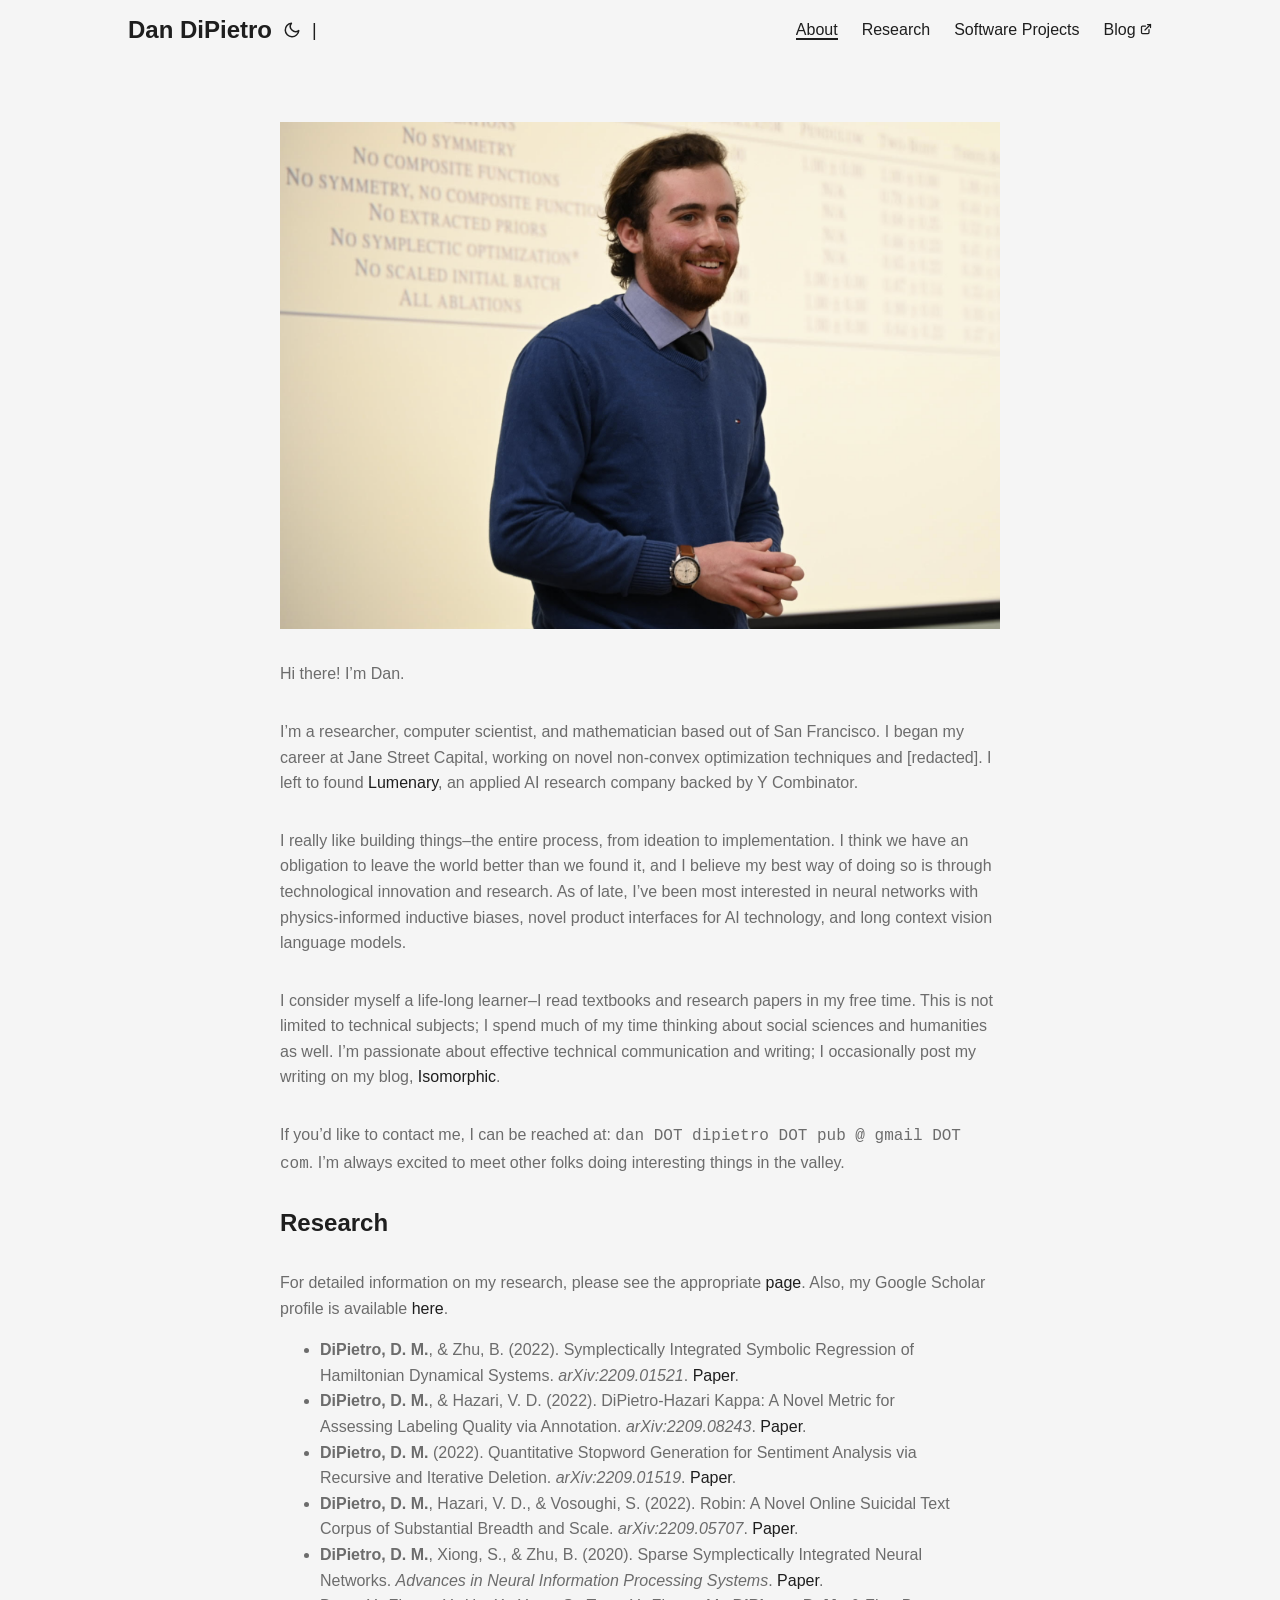
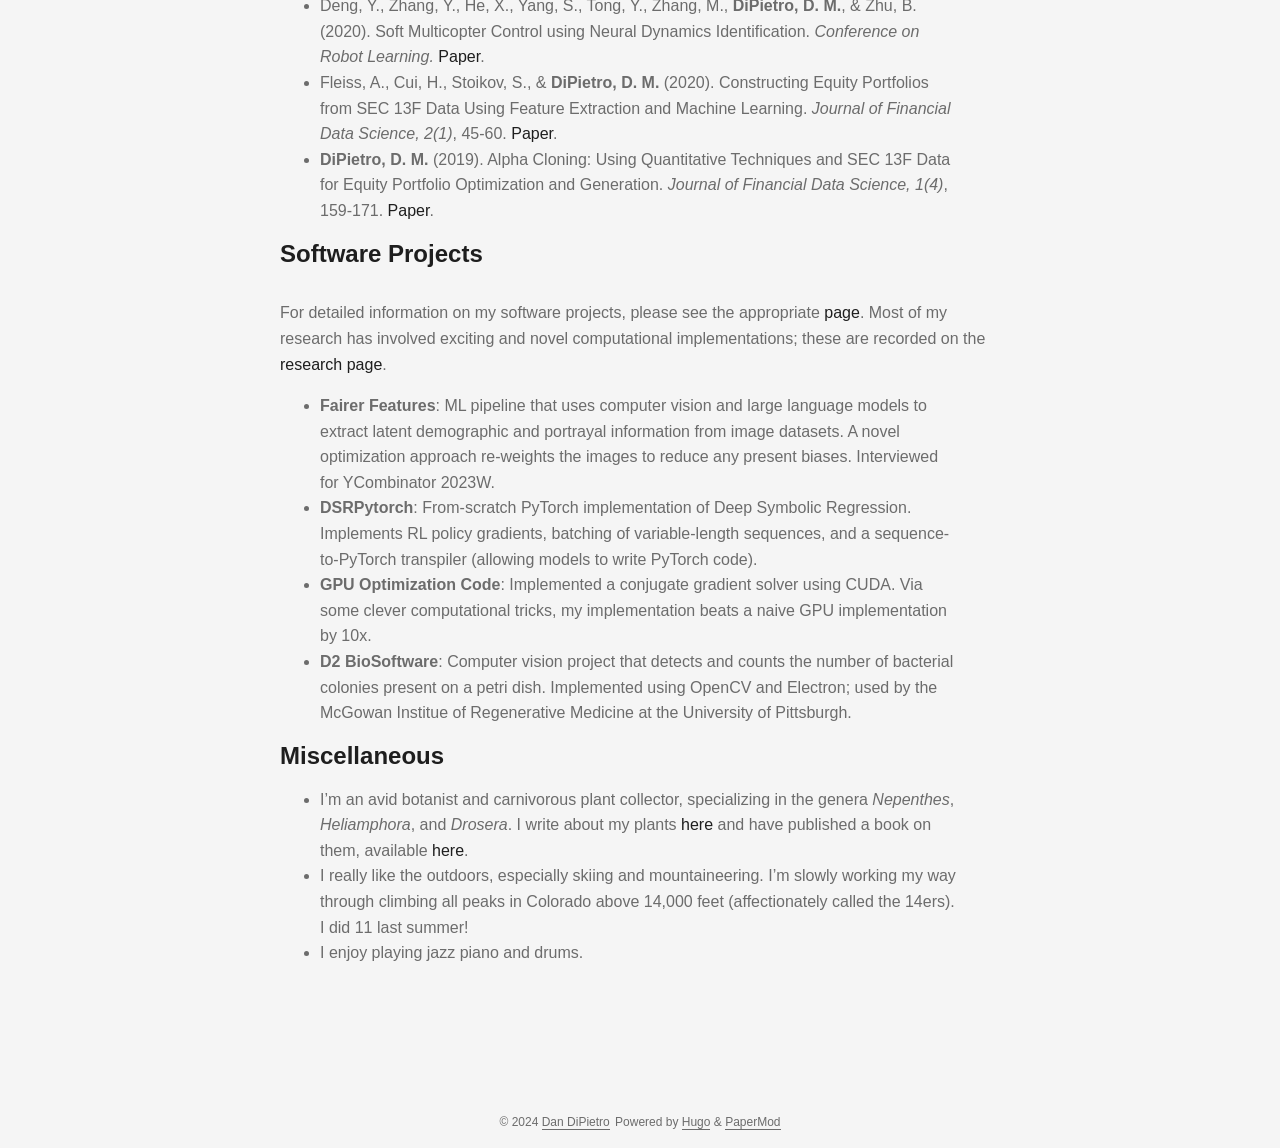
==== commit fa8be582: "deploy: 50375ad72c1f8cdcd428eb171e75df6658b345e9" ====
--- a/index.html
+++ b/index.html
@@ -1,6 +1,7 @@
 <!doctype html><html lang=en dir=auto><head><meta name=generator content="Hugo 0.135.0"><meta charset=utf-8><meta http-equiv=X-UA-Compatible content="IE=edge"><meta name=viewport content="width=device-width,initial-scale=1,shrink-to-fit=no"><meta name=robots content="index, follow"><title>Dan DiPietro</title>
-<meta name=description content><meta name=author content><link rel=canonical href=https://dandipietro.com/><link crossorigin=anonymous href=/assets/css/stylesheet.6a98292fb8fa8cf0f3ba4042d4b75515c04267550f3ad49ff6271b5af9562443.css integrity="sha256-apgpL7j6jPDzukBC1LdVFcBCZ1UPOtSf9icbWvlWJEM=" rel="preload stylesheet" as=style><link rel=icon href=https://dandipietro.com/favicon.ico><link rel=icon type=image/png sizes=16x16 href=https://dandipietro.com/favicon-16x16.png><link rel=icon type=image/png sizes=32x32 href=https://dandipietro.com/favicon-32x32.png><link rel=apple-touch-icon href=https://dandipietro.com/apple-touch-icon.png><link rel=mask-icon href=https://dandipietro.com/safari-pinned-tab.svg><meta name=theme-color content="#2e2e33"><meta name=msapplication-TileColor content="#2e2e33"><link rel=alternate type=application/rss+xml href=https://dandipietro.com/index.xml><link rel=alternate type=application/json href=https://dandipietro.com/index.json><link rel=alternate hreflang=en href=https://dandipietro.com/><noscript><style>#theme-toggle,.top-link{display:none}</style><style>@media(prefers-color-scheme:dark){:root{--theme:rgb(29, 30, 32);--entry:rgb(46, 46, 51);--primary:rgb(218, 218, 219);--secondary:rgb(155, 156, 157);--tertiary:rgb(65, 66, 68);--content:rgb(196, 196, 197);--hljs-bg:rgb(46, 46, 51);--code-bg:rgb(55, 56, 62);--border:rgb(51, 51, 51)}.list{background:var(--theme)}.list:not(.dark)::-webkit-scrollbar-track{background:0 0}.list:not(.dark)::-webkit-scrollbar-thumb{border-color:var(--theme)}}</style></noscript><meta property="og:title" content="Dan DiPietro"><meta property="og:description" content><meta property="og:type" content="website"><meta property="og:url" content="https://dandipietro.com/"><meta name=twitter:card content="summary"><meta name=twitter:title content="Dan DiPietro"><meta name=twitter:description content><script type=application/ld+json>{"@context":"https://schema.org","@type":"Organization","name":"Dan DiPietro","url":"https://dandipietro.com/","description":"","thumbnailUrl":"https://dandipietro.com/favicon.ico","sameAs":[]}</script></head><body class=list id=top><script>localStorage.getItem("pref-theme")==="dark"?document.body.classList.add("dark"):localStorage.getItem("pref-theme")==="light"?document.body.classList.remove("dark"):window.matchMedia("(prefers-color-scheme: dark)").matches&&document.body.classList.add("dark")</script><header class=header><nav class=nav><div class=logo><a href=https://dandipietro.com/ accesskey=h title="Dan DiPietro (Alt + H)">Dan DiPietro</a><div class=logo-switches><button id=theme-toggle accesskey=t title="(Alt + T)"><svg id="moon" width="24" height="18" viewBox="0 0 24 24" fill="none" stroke="currentcolor" stroke-width="2" stroke-linecap="round" stroke-linejoin="round"><path d="M21 12.79A9 9 0 1111.21 3 7 7 0 0021 12.79z"/></svg><svg id="sun" width="24" height="18" viewBox="0 0 24 24" fill="none" stroke="currentcolor" stroke-width="2" stroke-linecap="round" stroke-linejoin="round"><circle cx="12" cy="12" r="5"/><line x1="12" y1="1" x2="12" y2="3"/><line x1="12" y1="21" x2="12" y2="23"/><line x1="4.22" y1="4.22" x2="5.64" y2="5.64"/><line x1="18.36" y1="18.36" x2="19.78" y2="19.78"/><line x1="1" y1="12" x2="3" y2="12"/><line x1="21" y1="12" x2="23" y2="12"/><line x1="4.22" y1="19.78" x2="5.64" y2="18.36"/><line x1="18.36" y1="5.64" x2="19.78" y2="4.22"/></svg></button><ul class=lang-switch><li>|</li></ul></div></div><ul id=menu><li><a href=https://dandipietro.com/ title=About><span class=active>About</span></a></li><li><a href=https://dandipietro.com/research title=Research><span>Research</span></a></li><li><a href=https://dandipietro.com/software title="Software Projects"><span>Software Projects</span></a></li><li><a href=https://dandipietro.com/CVDiPietro_curr.pdf title=CV><span>CV</span></a></li><li><a href=https://isomorphic.group title=Blog><span>Blog</span>&nbsp;<svg fill="none" shape-rendering="geometricPrecision" stroke="currentcolor" stroke-linecap="round" stroke-linejoin="round" stroke-width="2.5" viewBox="0 0 24 24" height="12" width="12"><path d="M18 13v6a2 2 0 01-2 2H5a2 2 0 01-2-2V8a2 2 0 012-2h6"/><path d="M15 3h6v6"/><path d="M10 14 21 3"/></svg></a></li></ul></nav></header><main class=main><article class="first-entry home-info"><header class=entry-header><h1></h1></header><div class=entry-content><p><img loading=lazy src=/me.PNG alt="alt text"></p><blockquote></blockquote><p>Hi there! I’m Dan.</p><blockquote></blockquote><p>I&rsquo;m a researcher, computer scientist, and mathematician based out of New York City. I currently work at Jane Street Capital, a quantitative trading firm.</p><blockquote></blockquote><p>I really like building things&ndash;the entire process, from ideation to implementation. I think we have an obligation to leave the world better than we found it, and I believe my best way of doing so is through technological innovation and research.
-As of late, I&rsquo;ve been most interested in non-convex optimization, computational physics, AI alignment, and natural language processing.</p><blockquote></blockquote><p>I consider myself a life-long learner&ndash;I read textbooks and research papers in my free time, and I&rsquo;m making an effort to consolidate my notes <a href=https://notes.isomorphic.group>here</a>. I&rsquo;m passionate about effective technical communication and writing; you can find my blog <a href=https://isomorphic.group>here</a>.</p><blockquote></blockquote><p>If you&rsquo;d like to contact me, I can be reached at: <code>dan DOT dipietro DOT pub @ gmail DOT com</code></p><blockquote></blockquote><h2 id=research>Research</h2><blockquote></blockquote><p>For detailed information on my research, please see the appropriate <a href=/research>page</a>. Also, my Google Scholar profile is available <a href="https://scholar.google.com/citations?user=s_wSZlAAAAAJ&amp;hl=en">here</a>.</p><blockquote><ul><li><strong>DiPietro, D. M.</strong>, & Zhu, B. (2022). Symplectically Integrated Symbolic Regression of Hamiltonian
+<meta name=description content><meta name=author content><link rel=canonical href=https://dandipietro.com/><link crossorigin=anonymous href=/assets/css/stylesheet.6a98292fb8fa8cf0f3ba4042d4b75515c04267550f3ad49ff6271b5af9562443.css integrity="sha256-apgpL7j6jPDzukBC1LdVFcBCZ1UPOtSf9icbWvlWJEM=" rel="preload stylesheet" as=style><link rel=icon href=https://dandipietro.com/favicon.ico><link rel=icon type=image/png sizes=16x16 href=https://dandipietro.com/favicon-16x16.png><link rel=icon type=image/png sizes=32x32 href=https://dandipietro.com/favicon-32x32.png><link rel=apple-touch-icon href=https://dandipietro.com/apple-touch-icon.png><link rel=mask-icon href=https://dandipietro.com/safari-pinned-tab.svg><meta name=theme-color content="#2e2e33"><meta name=msapplication-TileColor content="#2e2e33"><link rel=alternate type=application/rss+xml href=https://dandipietro.com/index.xml><link rel=alternate type=application/json href=https://dandipietro.com/index.json><link rel=alternate hreflang=en href=https://dandipietro.com/><noscript><style>#theme-toggle,.top-link{display:none}</style><style>@media(prefers-color-scheme:dark){:root{--theme:rgb(29, 30, 32);--entry:rgb(46, 46, 51);--primary:rgb(218, 218, 219);--secondary:rgb(155, 156, 157);--tertiary:rgb(65, 66, 68);--content:rgb(196, 196, 197);--hljs-bg:rgb(46, 46, 51);--code-bg:rgb(55, 56, 62);--border:rgb(51, 51, 51)}.list{background:var(--theme)}.list:not(.dark)::-webkit-scrollbar-track{background:0 0}.list:not(.dark)::-webkit-scrollbar-thumb{border-color:var(--theme)}}</style></noscript><meta property="og:title" content="Dan DiPietro"><meta property="og:description" content><meta property="og:type" content="website"><meta property="og:url" content="https://dandipietro.com/"><meta name=twitter:card content="summary"><meta name=twitter:title content="Dan DiPietro"><meta name=twitter:description content><script type=application/ld+json>{"@context":"https://schema.org","@type":"Organization","name":"Dan DiPietro","url":"https://dandipietro.com/","description":"","thumbnailUrl":"https://dandipietro.com/favicon.ico","sameAs":[]}</script></head><body class=list id=top><script>localStorage.getItem("pref-theme")==="dark"?document.body.classList.add("dark"):localStorage.getItem("pref-theme")==="light"?document.body.classList.remove("dark"):window.matchMedia("(prefers-color-scheme: dark)").matches&&document.body.classList.add("dark")</script><header class=header><nav class=nav><div class=logo><a href=https://dandipietro.com/ accesskey=h title="Dan DiPietro (Alt + H)">Dan DiPietro</a><div class=logo-switches><button id=theme-toggle accesskey=t title="(Alt + T)"><svg id="moon" width="24" height="18" viewBox="0 0 24 24" fill="none" stroke="currentcolor" stroke-width="2" stroke-linecap="round" stroke-linejoin="round"><path d="M21 12.79A9 9 0 1111.21 3 7 7 0 0021 12.79z"/></svg><svg id="sun" width="24" height="18" viewBox="0 0 24 24" fill="none" stroke="currentcolor" stroke-width="2" stroke-linecap="round" stroke-linejoin="round"><circle cx="12" cy="12" r="5"/><line x1="12" y1="1" x2="12" y2="3"/><line x1="12" y1="21" x2="12" y2="23"/><line x1="4.22" y1="4.22" x2="5.64" y2="5.64"/><line x1="18.36" y1="18.36" x2="19.78" y2="19.78"/><line x1="1" y1="12" x2="3" y2="12"/><line x1="21" y1="12" x2="23" y2="12"/><line x1="4.22" y1="19.78" x2="5.64" y2="18.36"/><line x1="18.36" y1="5.64" x2="19.78" y2="4.22"/></svg></button><ul class=lang-switch><li>|</li></ul></div></div><ul id=menu><li><a href=https://dandipietro.com/ title=About><span class=active>About</span></a></li><li><a href=https://dandipietro.com/research title=Research><span>Research</span></a></li><li><a href=https://dandipietro.com/software title="Software Projects"><span>Software Projects</span></a></li><li><a href=https://isomorphic.group title=Blog><span>Blog</span>&nbsp;<svg fill="none" shape-rendering="geometricPrecision" stroke="currentcolor" stroke-linecap="round" stroke-linejoin="round" stroke-width="2.5" viewBox="0 0 24 24" height="12" width="12"><path d="M18 13v6a2 2 0 01-2 2H5a2 2 0 01-2-2V8a2 2 0 012-2h6"/><path d="M15 3h6v6"/><path d="M10 14 21 3"/></svg></a></li></ul></nav></header><main class=main><article class="first-entry home-info"><header class=entry-header><h1></h1></header><div class=entry-content><p><img loading=lazy src=/me.PNG alt="alt text"></p><blockquote></blockquote><p>Hi there! I’m Dan.</p><blockquote></blockquote><p>I&rsquo;m a researcher, computer scientist, and mathematician based out of San Francisco. I began my career at Jane Street Capital, working on novel non-convex optimization techniques and [redacted]. I left to found <a href=https://lumenary.com>Lumenary</a>, an applied AI research company backed by Y Combinator.</p><blockquote></blockquote><p>I really like building things&ndash;the entire process, from ideation to implementation. I think we have an obligation to leave the world better than we found it, and I believe my best way of doing so is through technological innovation and research.
+As of late, I&rsquo;ve been most interested in neural networks with physics-informed inductive biases, novel product interfaces for AI technology, and long context vision language models.</p><blockquote></blockquote><p>I consider myself a life-long learner&ndash;I read textbooks and research papers in my free time. This is not limited to technical subjects; I spend much of my time thinking about social sciences and humanities as well.
+I&rsquo;m passionate about effective technical communication and writing; I occasionally post my writing on my blog, <a href=https://isomorphic.group>Isomorphic</a>.</p><blockquote></blockquote><p>If you&rsquo;d like to contact me, I can be reached at: <code>dan DOT dipietro DOT pub @ gmail DOT com</code>. I&rsquo;m always excited to meet other folks doing interesting things in the valley.</p><blockquote></blockquote><h2 id=research>Research</h2><blockquote></blockquote><p>For detailed information on my research, please see the appropriate <a href=/research>page</a>. Also, my Google Scholar profile is available <a href="https://scholar.google.com/citations?user=s_wSZlAAAAAJ&amp;hl=en">here</a>.</p><blockquote><ul><li><strong>DiPietro, D. M.</strong>, & Zhu, B. (2022). Symplectically Integrated Symbolic Regression of Hamiltonian
 Dynamical Systems. <em>arXiv:2209.01521</em>. <a href=https://arxiv.org/pdf/2209.01521.pdf>Paper</a>.</li><li><strong>DiPietro, D. M.</strong>, & Hazari, V. D. (2022). DiPietro-Hazari Kappa: A Novel Metric for Assessing
 Labeling Quality via Annotation. <em>arXiv:2209.08243</em>. <a href=https://arxiv.org/pdf/2209.08243.pdf>Paper</a>.</li><li><strong>DiPietro, D. M.</strong> (2022). Quantitative Stopword Generation for Sentiment Analysis via Recursive
 and Iterative Deletion. <em>arXiv:2209.01519</em>. <a href=https://arxiv.org/pdf/2209.01519.pdf>Paper</a>.</li><li><strong>DiPietro, D. M.</strong>, Hazari, V. D., & Vosoughi, S. (2022). Robin: A Novel Online Suicidal Text Corpus
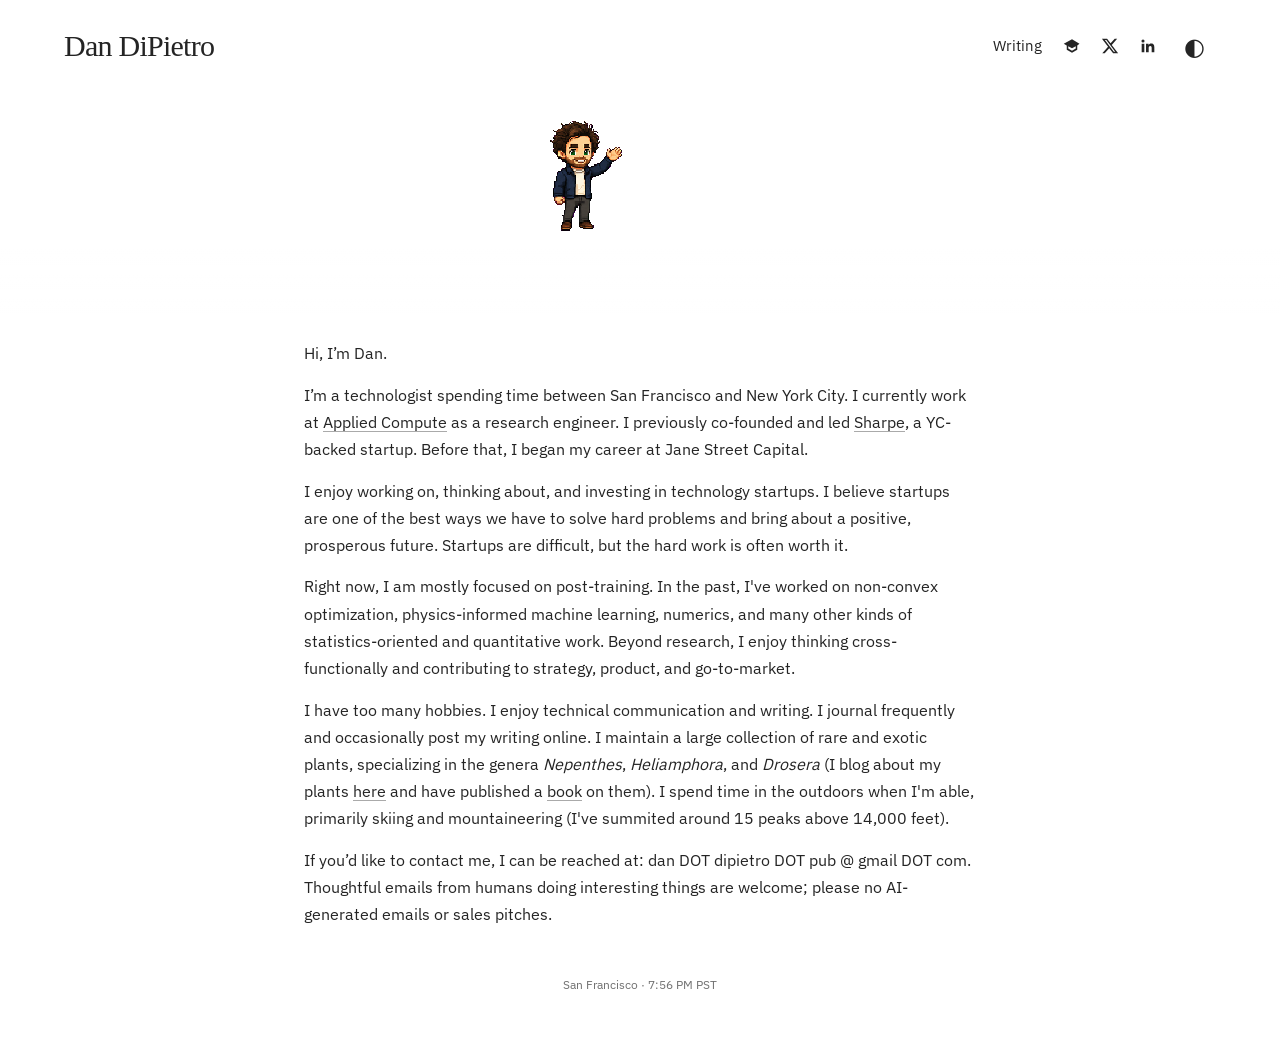
==== commit 7a651927: "deploy: a2484417e25e9ef44263082c9a3c05d698adf337" ====
--- a/index.html
+++ b/index.html
@@ -1,28 +1,6 @@
-<!doctype html><html lang=en dir=auto><head><meta name=generator content="Hugo 0.135.0"><meta charset=utf-8><meta http-equiv=X-UA-Compatible content="IE=edge"><meta name=viewport content="width=device-width,initial-scale=1,shrink-to-fit=no"><meta name=robots content="index, follow"><title>Dan DiPietro</title>
-<meta name=description content><meta name=author content><link rel=canonical href=https://dandipietro.com/><link crossorigin=anonymous href=/assets/css/stylesheet.6a98292fb8fa8cf0f3ba4042d4b75515c04267550f3ad49ff6271b5af9562443.css integrity="sha256-apgpL7j6jPDzukBC1LdVFcBCZ1UPOtSf9icbWvlWJEM=" rel="preload stylesheet" as=style><link rel=icon href=https://dandipietro.com/favicon.ico><link rel=icon type=image/png sizes=16x16 href=https://dandipietro.com/favicon-16x16.png><link rel=icon type=image/png sizes=32x32 href=https://dandipietro.com/favicon-32x32.png><link rel=apple-touch-icon href=https://dandipietro.com/apple-touch-icon.png><link rel=mask-icon href=https://dandipietro.com/safari-pinned-tab.svg><meta name=theme-color content="#2e2e33"><meta name=msapplication-TileColor content="#2e2e33"><link rel=alternate type=application/rss+xml href=https://dandipietro.com/index.xml><link rel=alternate type=application/json href=https://dandipietro.com/index.json><link rel=alternate hreflang=en href=https://dandipietro.com/><noscript><style>#theme-toggle,.top-link{display:none}</style><style>@media(prefers-color-scheme:dark){:root{--theme:rgb(29, 30, 32);--entry:rgb(46, 46, 51);--primary:rgb(218, 218, 219);--secondary:rgb(155, 156, 157);--tertiary:rgb(65, 66, 68);--content:rgb(196, 196, 197);--hljs-bg:rgb(46, 46, 51);--code-bg:rgb(55, 56, 62);--border:rgb(51, 51, 51)}.list{background:var(--theme)}.list:not(.dark)::-webkit-scrollbar-track{background:0 0}.list:not(.dark)::-webkit-scrollbar-thumb{border-color:var(--theme)}}</style></noscript><meta property="og:title" content="Dan DiPietro"><meta property="og:description" content><meta property="og:type" content="website"><meta property="og:url" content="https://dandipietro.com/"><meta name=twitter:card content="summary"><meta name=twitter:title content="Dan DiPietro"><meta name=twitter:description content><script type=application/ld+json>{"@context":"https://schema.org","@type":"Organization","name":"Dan DiPietro","url":"https://dandipietro.com/","description":"","thumbnailUrl":"https://dandipietro.com/favicon.ico","sameAs":[]}</script></head><body class=list id=top><script>localStorage.getItem("pref-theme")==="dark"?document.body.classList.add("dark"):localStorage.getItem("pref-theme")==="light"?document.body.classList.remove("dark"):window.matchMedia("(prefers-color-scheme: dark)").matches&&document.body.classList.add("dark")</script><header class=header><nav class=nav><div class=logo><a href=https://dandipietro.com/ accesskey=h title="Dan DiPietro (Alt + H)">Dan DiPietro</a><div class=logo-switches><button id=theme-toggle accesskey=t title="(Alt + T)"><svg id="moon" width="24" height="18" viewBox="0 0 24 24" fill="none" stroke="currentcolor" stroke-width="2" stroke-linecap="round" stroke-linejoin="round"><path d="M21 12.79A9 9 0 1111.21 3 7 7 0 0021 12.79z"/></svg><svg id="sun" width="24" height="18" viewBox="0 0 24 24" fill="none" stroke="currentcolor" stroke-width="2" stroke-linecap="round" stroke-linejoin="round"><circle cx="12" cy="12" r="5"/><line x1="12" y1="1" x2="12" y2="3"/><line x1="12" y1="21" x2="12" y2="23"/><line x1="4.22" y1="4.22" x2="5.64" y2="5.64"/><line x1="18.36" y1="18.36" x2="19.78" y2="19.78"/><line x1="1" y1="12" x2="3" y2="12"/><line x1="21" y1="12" x2="23" y2="12"/><line x1="4.22" y1="19.78" x2="5.64" y2="18.36"/><line x1="18.36" y1="5.64" x2="19.78" y2="4.22"/></svg></button><ul class=lang-switch><li>|</li></ul></div></div><ul id=menu><li><a href=https://dandipietro.com/ title=About><span class=active>About</span></a></li><li><a href=https://dandipietro.com/research title=Research><span>Research</span></a></li><li><a href=https://dandipietro.com/software title="Software Projects"><span>Software Projects</span></a></li><li><a href=https://isomorphic.group title=Blog><span>Blog</span>&nbsp;<svg fill="none" shape-rendering="geometricPrecision" stroke="currentcolor" stroke-linecap="round" stroke-linejoin="round" stroke-width="2.5" viewBox="0 0 24 24" height="12" width="12"><path d="M18 13v6a2 2 0 01-2 2H5a2 2 0 01-2-2V8a2 2 0 012-2h6"/><path d="M15 3h6v6"/><path d="M10 14 21 3"/></svg></a></li></ul></nav></header><main class=main><article class="first-entry home-info"><header class=entry-header><h1></h1></header><div class=entry-content><p><img loading=lazy src=/me.PNG alt="alt text"></p><blockquote></blockquote><p>Hi there! I’m Dan.</p><blockquote></blockquote><p>I&rsquo;m a researcher, computer scientist, and mathematician based out of San Francisco. I began my career at Jane Street Capital, working on novel non-convex optimization techniques and [redacted]. I left to found <a href=https://lumenary.com>Lumenary</a>, an applied AI research company backed by Y Combinator.</p><blockquote></blockquote><p>I really like building things&ndash;the entire process, from ideation to implementation. I think we have an obligation to leave the world better than we found it, and I believe my best way of doing so is through technological innovation and research.
-As of late, I&rsquo;ve been most interested in neural networks with physics-informed inductive biases, novel product interfaces for AI technology, and long context vision language models.</p><blockquote></blockquote><p>I consider myself a life-long learner&ndash;I read textbooks and research papers in my free time. This is not limited to technical subjects; I spend much of my time thinking about social sciences and humanities as well.
-I&rsquo;m passionate about effective technical communication and writing; I occasionally post my writing on my blog, <a href=https://isomorphic.group>Isomorphic</a>.</p><blockquote></blockquote><p>If you&rsquo;d like to contact me, I can be reached at: <code>dan DOT dipietro DOT pub @ gmail DOT com</code>. I&rsquo;m always excited to meet other folks doing interesting things in the valley.</p><blockquote></blockquote><h2 id=research>Research</h2><blockquote></blockquote><p>For detailed information on my research, please see the appropriate <a href=/research>page</a>. Also, my Google Scholar profile is available <a href="https://scholar.google.com/citations?user=s_wSZlAAAAAJ&amp;hl=en">here</a>.</p><blockquote><ul><li><strong>DiPietro, D. M.</strong>, & Zhu, B. (2022). Symplectically Integrated Symbolic Regression of Hamiltonian
-Dynamical Systems. <em>arXiv:2209.01521</em>. <a href=https://arxiv.org/pdf/2209.01521.pdf>Paper</a>.</li><li><strong>DiPietro, D. M.</strong>, & Hazari, V. D. (2022). DiPietro-Hazari Kappa: A Novel Metric for Assessing
-Labeling Quality via Annotation. <em>arXiv:2209.08243</em>. <a href=https://arxiv.org/pdf/2209.08243.pdf>Paper</a>.</li><li><strong>DiPietro, D. M.</strong> (2022). Quantitative Stopword Generation for Sentiment Analysis via Recursive
-and Iterative Deletion. <em>arXiv:2209.01519</em>. <a href=https://arxiv.org/pdf/2209.01519.pdf>Paper</a>.</li><li><strong>DiPietro, D. M.</strong>, Hazari, V. D., & Vosoughi, S. (2022). Robin: A Novel Online Suicidal Text Corpus
-of Substantial Breadth and Scale. <em>arXiv:2209.05707</em>. <a href=https://arxiv.org/pdf/2209.05707.pdf>Paper</a>.</li><li><strong>DiPietro, D. M.</strong>, Xiong, S., & Zhu, B. (2020). Sparse Symplectically Integrated Neural Networks.
-<em>Advances in Neural Information Processing Systems</em>. <a href=https://proceedings.neurips.cc/paper/2020/file/439fca360bc99c315c5882c4432ae7a4-Paper.pdf>Paper</a>.</li><li>Deng, Y., Zhang, Y., He, X., Yang, S., Tong, Y., Zhang, M., <strong>DiPietro, D. M.</strong>, & Zhu, B. (2020).
-Soft Multicopter Control using Neural Dynamics Identification. <em>Conference on Robot Learning.</em>
-<a href=https://proceedings.mlr.press/v155/deng21a.html>Paper</a>.</li><li>Fleiss, A., Cui, H., Stoikov, S., & <strong>DiPietro, D. M.</strong> (2020). Constructing Equity Portfolios from SEC
-13F Data Using Feature Extraction and Machine Learning. <em>Journal of Financial Data Science, 2(1)</em>,
-45-60. <a href=https://jfds.pm-research.com/content/early/2019/12/10/jfds.2019.1.022>Paper</a>.</li><li><strong>DiPietro, D. M.</strong> (2019). Alpha Cloning: Using Quantitative Techniques and SEC 13F Data for
-Equity Portfolio Optimization and Generation. <em>Journal of Financial Data Science, 1(4)</em>, 159-171.
-<a href=https://jfds.pm-research.com/content/1/4/159.short>Paper</a>.</li></ul></blockquote><h2 id=software-projects>Software Projects</h2><blockquote></blockquote><p>For detailed information on my software projects, please see the appropriate <a href=/software>page</a>. Most of my research has involved exciting and novel computational implementations; these are recorded on the <a href=/research>research page</a>.</p><blockquote><ul><li><strong>Fairer Features</strong>: ML pipeline that uses computer vision and large language
-models to extract latent
-demographic and portrayal information from image datasets. A novel optimization approach
-re-weights the images to reduce any present biases. Interviewed for YCombinator 2023W.</li><li><strong>DSRPytorch</strong>: From-scratch PyTorch implementation of Deep Symbolic Regression. Implements RL policy gradients, batching of variable-length sequences, and a sequence-to-PyTorch transpiler (allowing models to write PyTorch code).</li><li><strong>GPU Optimization Code</strong>: Implemented a conjugate gradient solver using CUDA. Via some clever computational tricks, my implementation beats a naive GPU implementation by 10x.</li><li><strong>D2 BioSoftware</strong>: Computer vision project that detects and counts the number of bacterial colonies present on a petri dish. Implemented using OpenCV and Electron; used by the McGowan Institue of Regenerative Medicine at the University of Pittsburgh.</li></ul></blockquote><h2 id=miscellaneous>Miscellaneous</h2><blockquote><ul><li>I&rsquo;m an avid botanist and carnivorous plant collector, specializing in the genera
-<em>Nepenthes</em>, <em>Heliamphora</em>, and <em>Drosera</em>. I
-write about my plants <a href=https://www.carnivorousjourney.com/>here</a>
-and have published a book on them, available
-<a href=https://shopbritpress.org/products/nj-drosera>here</a>.</li><li>I really like the outdoors, especially skiing and mountaineering. I&rsquo;m slowly
-working my way through climbing all peaks in Colorado above 14,000 feet (affectionately
-called the 14ers). I did 11 last summer!</li><li>I enjoy playing jazz piano and drums.</li></ul></blockquote></div><footer class=entry-footer><div class=social-icons></div></footer></article></main><footer class=footer><span>&copy; 2024 <a href=https://dandipietro.com/>Dan DiPietro</a></span>
-<span>Powered by
-<a href=https://gohugo.io/ rel="noopener noreferrer" target=_blank>Hugo</a> &
-        <a href=https://github.com/adityatelange/hugo-PaperMod/ rel=noopener target=_blank>PaperMod</a></span></footer><a href=#top aria-label="go to top" title="Go to Top (Alt + G)" class=top-link id=top-link accesskey=g><svg viewBox="0 0 12 6" fill="currentcolor"><path d="M12 6H0l6-6z"/></svg>
-</a><script>let menu=document.getElementById("menu");menu&&(menu.scrollLeft=localStorage.getItem("menu-scroll-position"),menu.onscroll=function(){localStorage.setItem("menu-scroll-position",menu.scrollLeft)}),document.querySelectorAll('a[href^="#"]').forEach(e=>{e.addEventListener("click",function(e){e.preventDefault();var t=this.getAttribute("href").substr(1);window.matchMedia("(prefers-reduced-motion: reduce)").matches?document.querySelector(`[id='${decodeURIComponent(t)}']`).scrollIntoView():document.querySelector(`[id='${decodeURIComponent(t)}']`).scrollIntoView({behavior:"smooth"}),t==="top"?history.replaceState(null,null," "):history.pushState(null,null,`#${t}`)})})</script><script>var mybutton=document.getElementById("top-link");window.onscroll=function(){document.body.scrollTop>800||document.documentElement.scrollTop>800?(mybutton.style.visibility="visible",mybutton.style.opacity="1"):(mybutton.style.visibility="hidden",mybutton.style.opacity="0")}</script><script>document.getElementById("theme-toggle").addEventListener("click",()=>{document.body.className.includes("dark")?(document.body.classList.remove("dark"),localStorage.setItem("pref-theme","light")):(document.body.classList.add("dark"),localStorage.setItem("pref-theme","dark"))})</script></body></html>+<!doctype html><html lang=en data-asset-prefix=/><head><meta name=generator content="Hugo 0.135.0"><meta charset=utf-8><meta name=viewport content="width=device-width,initial-scale=1"><meta name=theme-color content="#ffffff"><meta name=description content="Dan DiPietro — research, software, writing, and carnivorous plants."><title>Dan DiPietro</title>
+<link rel=icon type=image/png sizes=16x16 href=/favicon-16x16.png><link rel=preload href=/site/ibm-plex-sans.ttf as=font type=font/ttf crossorigin><script>try{document.documentElement.dataset.theme=localStorage.getItem("color-theme")==="dark"?"dark":"light"}catch{}</script><link rel=stylesheet href=/site/style.css><script>window.siteAssetPrefix="/"</script><script defer src=/site/theme.js></script></head><body class=home-page><header class=site-header><a class=name href=/>Dan DiPietro</a><nav class=header-items aria-label="Main navigation"><a class=nav-placeholder href=/writing/><span data-label=Writing>Writing</span></a>
+<a class="social-link scholar-link" href="https://scholar.google.com/citations?user=s_wSZlAAAAAJ&amp;hl=en" aria-label="Google Scholar" title="Google Scholar"><svg viewBox="0 0 24 24" aria-hidden="true"><path d="m12 3L1 9l4 2.18V17l7 4 7-4v-5.82L22 9 12 3zm5 12.4-5 2.86-5-2.86v-3.1l5 2.73 5-2.73v3.1z"/></svg></a>
+<a class=social-link href=https://x.com/danyulol aria-label=X title=X><svg viewBox="0 0 24 24" aria-hidden="true"><path d="M18.244 2.25h3.308l-7.227 8.26 8.502 11.24H16.17l-5.214-6.817L4.99 21.75H1.68l7.73-8.835L1.254 2.25H8.08l4.713 6.231 5.45-6.231zm-1.161 17.52h1.833L7.084 4.126H5.117L17.083 19.77z"/></svg></a>
+<a class=social-link href=https://www.linkedin.com/in/daniel-dipietro/ aria-label=LinkedIn title=LinkedIn><svg viewBox="0 0 24 24" aria-hidden="true"><path d="M20.452 20.452h-3.554v-5.569c0-1.328-.027-3.037-1.852-3.037-1.853.0-2.136 1.445-2.136 2.94v5.666H9.356V9h3.414v1.561h.049c.477-.9 1.637-1.85 3.37-1.85 3.601.0 4.267 2.37 4.267 5.455v6.286zM5.337 7.433a2.062 2.062.0 110-4.125 2.062 2.062.0 010 4.125zM7.119 20.452H3.555V9h3.564v11.452z"/></svg></a>
+<button type=button id=theme-toggle aria-label="Switch to dark mode" aria-pressed=false>◐</button></nav></header><main><aside class=stage aria-label="Animated pixel character"><div class=stage-inner><canvas id=character width=680 height=320 role=img aria-label="Pixel character who waves, walks, and acts out scenes"></canvas></div></aside><div class=story><section id=hello data-scene=idle aria-label="About Dan"><div class=section-copy><p>Hi, I’m Dan.</p><p>I’m a technologist spending time between San Francisco and New York City. I currently work at <a href=https://www.appliedcompute.com/>Applied Compute</a> as a research engineer. I previously co-founded and led <a href=https://www.ycombinator.com/companies/sharpe>Sharpe</a>, a YC-backed startup. Before that, I began my career at Jane Street Capital.</p><p>I enjoy working on, thinking about, and investing in technology startups. I believe startups are one of the best ways we have to solve hard problems and bring about a positive, prosperous future. Startups are difficult, but the hard work is often worth it.</p></div></section><section id=ideas data-scene=blackboard aria-label=Research><div class=section-copy><p>Right now, I am mostly focused on post-training. In the past, I've worked on non-convex optimization, physics-informed machine learning, numerics, and many other kinds of statistics-oriented and quantitative work. Beyond research, I enjoy thinking cross-functionally and contributing to strategy, product, and go-to-market.</p></div></section><section id=elsewhere data-scene=idle aria-label="Hobbies and writing"><div class=section-copy><p>I have too many hobbies. I enjoy technical communication and writing. I journal frequently and occasionally post my writing online. I maintain a large collection of rare and exotic plants, specializing in the genera <em>Nepenthes</em>, <em>Heliamphora</em>, and <em>Drosera</em> (I blog about my plants <a href=https://www.carnivorousjourney.com/>here</a> and have published a <a href=https://shopbritpress.org/products/nj-drosera>book</a> on them). I spend time in the outdoors when I'm able, primarily skiing and mountaineering (I've summited around 15 peaks above 14,000 feet).</p></div></section><section id=contact data-scene=idle aria-label=Contact><div class=section-copy><p>If you’d like to contact me, I can be reached at: dan DOT dipietro DOT pub @ gmail DOT com. Thoughtful emails from humans doing interesting things are welcome; please no AI-generated emails or sales pitches.</p></div></section></div></main><footer class=home-footer>San Francisco · <time id=san-francisco-time>Loading time…</time></footer><script defer src=/site/character.js></script><script defer src=/site/scroll-director.js></script><script defer src=/site/page.js></script><script>(()=>{const t=document.getElementById("san-francisco-time"),n=new Intl.DateTimeFormat("en-US",{timeZone:"America/Los_Angeles",hour:"numeric",minute:"2-digit",timeZoneName:"short"}),e=()=>t.textContent=n.format(new Date);e(),setInterval(e,6e4)})()</script></body></html>
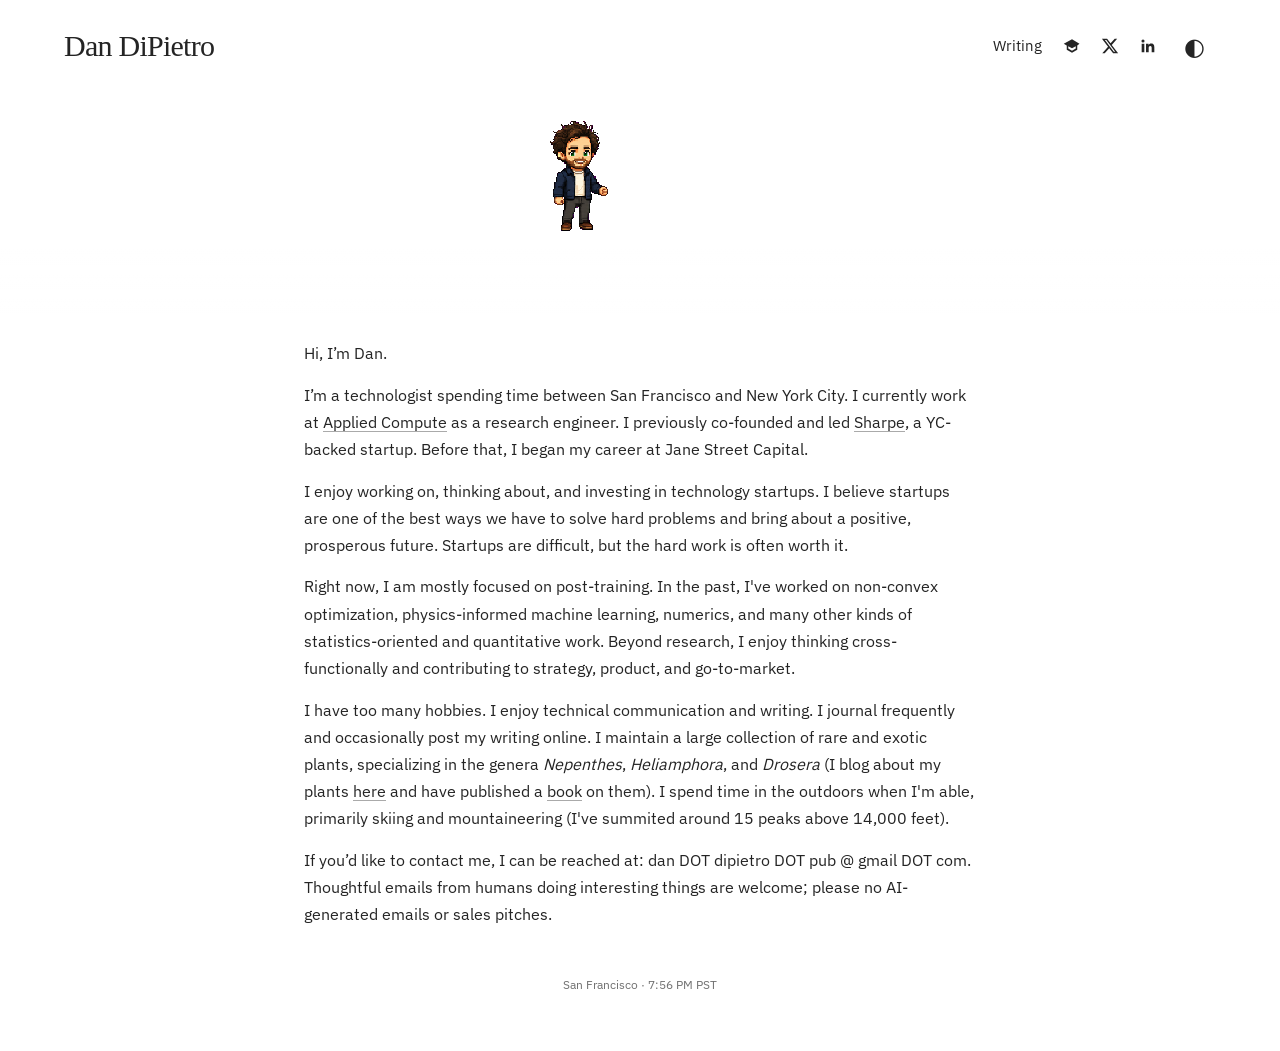
==== commit db244bf2: "deploy: 92253be510401494db683dcaf88105c58db5e18c" ====
--- a/index.html
+++ b/index.html
@@ -1,6 +1,6 @@
 <!doctype html><html lang=en data-asset-prefix=/><head><meta name=generator content="Hugo 0.135.0"><meta charset=utf-8><meta name=viewport content="width=device-width,initial-scale=1"><meta name=theme-color content="#ffffff"><meta name=description content="Dan DiPietro — research, software, writing, and carnivorous plants."><title>Dan DiPietro</title>
-<link rel=icon type=image/png sizes=16x16 href=/favicon-16x16.png><link rel=preload href=/site/ibm-plex-sans.ttf as=font type=font/ttf crossorigin><script>try{document.documentElement.dataset.theme=localStorage.getItem("color-theme")==="dark"?"dark":"light"}catch{}</script><link rel=stylesheet href=/site/style.css><script>window.siteAssetPrefix="/"</script><script defer src=/site/theme.js></script></head><body class=home-page><header class=site-header><a class=name href=/>Dan DiPietro</a><nav class=header-items aria-label="Main navigation"><a class=nav-placeholder href=/writing/><span data-label=Writing>Writing</span></a>
+<link rel=icon type=image/png sizes=16x16 href=./favicon-16x16.png><link rel=preload href=./site/ibm-plex-sans.ttf as=font type=font/ttf crossorigin><script>try{document.documentElement.dataset.theme=localStorage.getItem("color-theme")==="dark"?"dark":"light"}catch{}</script><link rel=stylesheet href=./site/style.css><script defer src=./site/theme.js></script></head><body class=home-page><header class=site-header><a class=name href=./>Dan DiPietro</a><nav class=header-items aria-label="Main navigation"><a class=nav-placeholder href=./writing/><span data-label=Writing>Writing</span></a>
 <a class="social-link scholar-link" href="https://scholar.google.com/citations?user=s_wSZlAAAAAJ&amp;hl=en" aria-label="Google Scholar" title="Google Scholar"><svg viewBox="0 0 24 24" aria-hidden="true"><path d="m12 3L1 9l4 2.18V17l7 4 7-4v-5.82L22 9 12 3zm5 12.4-5 2.86-5-2.86v-3.1l5 2.73 5-2.73v3.1z"/></svg></a>
 <a class=social-link href=https://x.com/danyulol aria-label=X title=X><svg viewBox="0 0 24 24" aria-hidden="true"><path d="M18.244 2.25h3.308l-7.227 8.26 8.502 11.24H16.17l-5.214-6.817L4.99 21.75H1.68l7.73-8.835L1.254 2.25H8.08l4.713 6.231 5.45-6.231zm-1.161 17.52h1.833L7.084 4.126H5.117L17.083 19.77z"/></svg></a>
 <a class=social-link href=https://www.linkedin.com/in/daniel-dipietro/ aria-label=LinkedIn title=LinkedIn><svg viewBox="0 0 24 24" aria-hidden="true"><path d="M20.452 20.452h-3.554v-5.569c0-1.328-.027-3.037-1.852-3.037-1.853.0-2.136 1.445-2.136 2.94v5.666H9.356V9h3.414v1.561h.049c.477-.9 1.637-1.85 3.37-1.85 3.601.0 4.267 2.37 4.267 5.455v6.286zM5.337 7.433a2.062 2.062.0 110-4.125 2.062 2.062.0 010 4.125zM7.119 20.452H3.555V9h3.564v11.452z"/></svg></a>
-<button type=button id=theme-toggle aria-label="Switch to dark mode" aria-pressed=false>◐</button></nav></header><main><aside class=stage aria-label="Animated pixel character"><div class=stage-inner><canvas id=character width=680 height=320 role=img aria-label="Pixel character who waves, walks, and acts out scenes"></canvas></div></aside><div class=story><section id=hello data-scene=idle aria-label="About Dan"><div class=section-copy><p>Hi, I’m Dan.</p><p>I’m a technologist spending time between San Francisco and New York City. I currently work at <a href=https://www.appliedcompute.com/>Applied Compute</a> as a research engineer. I previously co-founded and led <a href=https://www.ycombinator.com/companies/sharpe>Sharpe</a>, a YC-backed startup. Before that, I began my career at Jane Street Capital.</p><p>I enjoy working on, thinking about, and investing in technology startups. I believe startups are one of the best ways we have to solve hard problems and bring about a positive, prosperous future. Startups are difficult, but the hard work is often worth it.</p></div></section><section id=ideas data-scene=blackboard aria-label=Research><div class=section-copy><p>Right now, I am mostly focused on post-training. In the past, I've worked on non-convex optimization, physics-informed machine learning, numerics, and many other kinds of statistics-oriented and quantitative work. Beyond research, I enjoy thinking cross-functionally and contributing to strategy, product, and go-to-market.</p></div></section><section id=elsewhere data-scene=idle aria-label="Hobbies and writing"><div class=section-copy><p>I have too many hobbies. I enjoy technical communication and writing. I journal frequently and occasionally post my writing online. I maintain a large collection of rare and exotic plants, specializing in the genera <em>Nepenthes</em>, <em>Heliamphora</em>, and <em>Drosera</em> (I blog about my plants <a href=https://www.carnivorousjourney.com/>here</a> and have published a <a href=https://shopbritpress.org/products/nj-drosera>book</a> on them). I spend time in the outdoors when I'm able, primarily skiing and mountaineering (I've summited around 15 peaks above 14,000 feet).</p></div></section><section id=contact data-scene=idle aria-label=Contact><div class=section-copy><p>If you’d like to contact me, I can be reached at: dan DOT dipietro DOT pub @ gmail DOT com. Thoughtful emails from humans doing interesting things are welcome; please no AI-generated emails or sales pitches.</p></div></section></div></main><footer class=home-footer>San Francisco · <time id=san-francisco-time>Loading time…</time></footer><script defer src=/site/character.js></script><script defer src=/site/scroll-director.js></script><script defer src=/site/page.js></script><script>(()=>{const t=document.getElementById("san-francisco-time"),n=new Intl.DateTimeFormat("en-US",{timeZone:"America/Los_Angeles",hour:"numeric",minute:"2-digit",timeZoneName:"short"}),e=()=>t.textContent=n.format(new Date);e(),setInterval(e,6e4)})()</script></body></html>+<button type=button id=theme-toggle aria-label="Switch to dark mode" aria-pressed=false>◐</button></nav></header><main><aside class=stage aria-label="Animated pixel character"><div class=stage-inner><canvas id=character width=680 height=320 role=img aria-label="Pixel character who waves, walks, and acts out scenes"></canvas></div></aside><div class=story><section id=hello data-scene=idle aria-label="About Dan"><div class=section-copy><p>Hi, I’m Dan.</p><p>I’m a technologist spending time between San Francisco and New York City. I currently work at <a href=https://www.appliedcompute.com/>Applied Compute</a> as a research engineer. I previously co-founded and led <a href=https://www.ycombinator.com/companies/sharpe>Sharpe</a>, a YC-backed startup. Before that, I began my career at Jane Street Capital.</p><p>I enjoy working on, thinking about, and investing in technology startups. I believe startups are one of the best ways we have to solve hard problems and bring about a positive, prosperous future. Startups are difficult, but the hard work is often worth it.</p></div></section><section id=ideas data-scene=blackboard aria-label=Research><div class=section-copy><p>Right now, I am mostly focused on post-training. In the past, I've worked on non-convex optimization, physics-informed machine learning, numerics, and many other kinds of statistics-oriented and quantitative work. Beyond research, I enjoy thinking cross-functionally and contributing to strategy, product, and go-to-market.</p></div></section><section id=elsewhere data-scene=idle aria-label="Hobbies and writing"><div class=section-copy><p>I have too many hobbies. I enjoy technical communication and writing. I journal frequently and occasionally post my writing online. I maintain a large collection of rare and exotic plants, specializing in the genera <em>Nepenthes</em>, <em>Heliamphora</em>, and <em>Drosera</em> (I blog about my plants <a href=https://www.carnivorousjourney.com/>here</a> and have published a <a href=https://shopbritpress.org/products/nj-drosera>book</a> on them). I spend time in the outdoors when I'm able, primarily skiing and mountaineering (I've summited around 15 peaks above 14,000 feet).</p></div></section><section id=contact data-scene=idle aria-label=Contact><div class=section-copy><p>If you’d like to contact me, I can be reached at: dan DOT dipietro DOT pub @ gmail DOT com. Thoughtful emails from humans doing interesting things are welcome; please no AI-generated emails or sales pitches.</p></div></section></div></main><footer class=home-footer>San Francisco · <time id=san-francisco-time>Loading time…</time></footer><script defer src=./site/character.js></script><script defer src=./site/scroll-director.js></script><script defer src=./site/page.js></script><script>(()=>{const t=document.getElementById("san-francisco-time"),n=new Intl.DateTimeFormat("en-US",{timeZone:"America/Los_Angeles",hour:"numeric",minute:"2-digit",timeZoneName:"short"}),e=()=>t.textContent=n.format(new Date);e(),setInterval(e,6e4)})()</script></body></html>
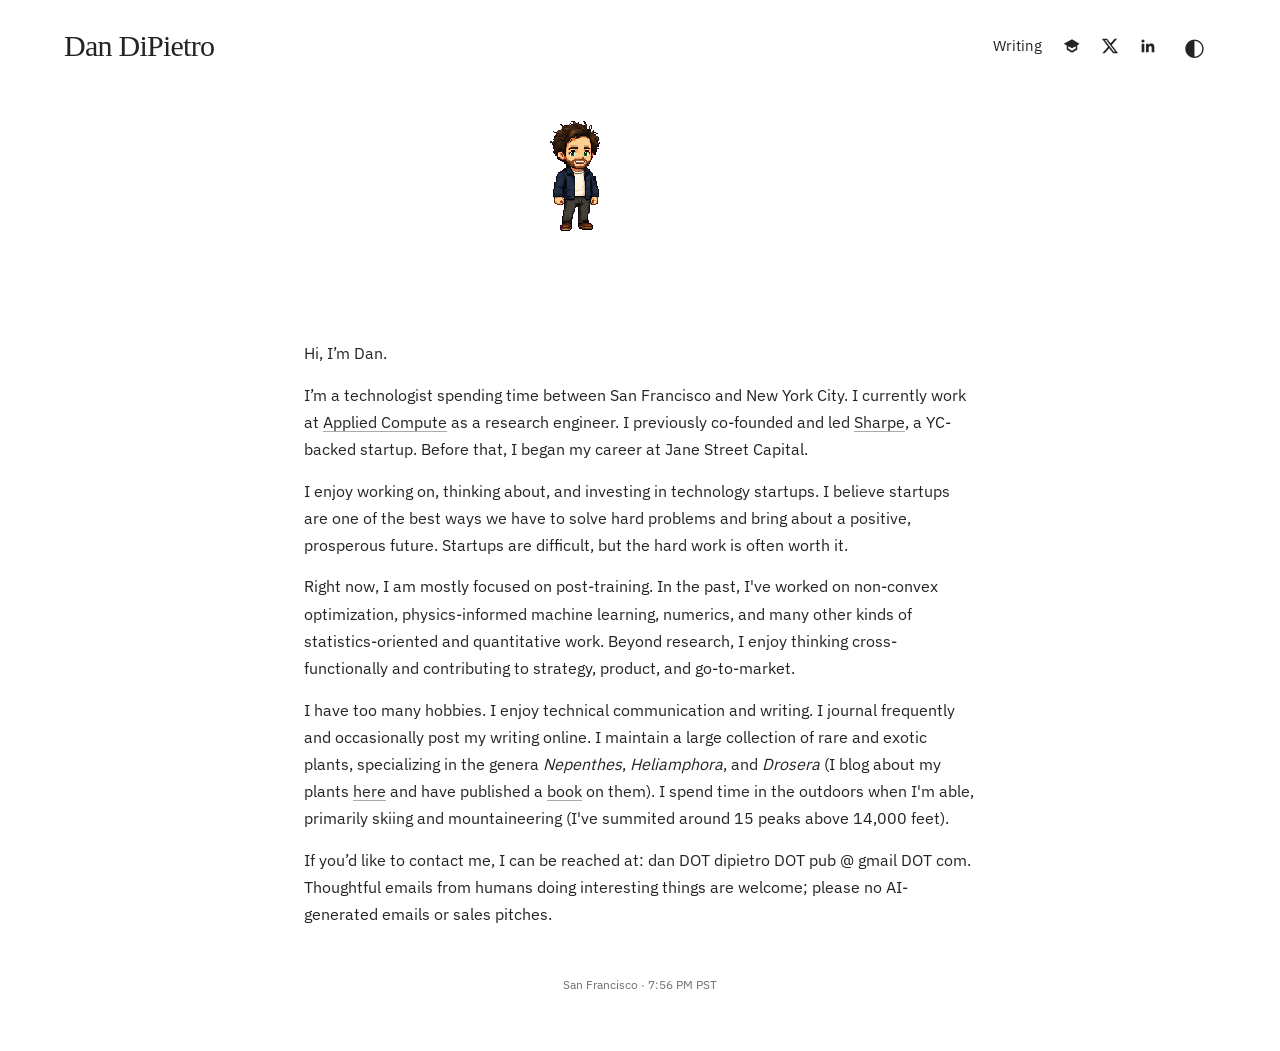
==== commit 13c9f8fa: "deploy: 627a6a5e176d327db58978b90c2d6306408070b0" ====
--- a/index.html
+++ b/index.html
@@ -3,4 +3,4 @@
 <a class="social-link scholar-link" href="https://scholar.google.com/citations?user=s_wSZlAAAAAJ&amp;hl=en" aria-label="Google Scholar" title="Google Scholar"><svg viewBox="0 0 24 24" aria-hidden="true"><path d="m12 3L1 9l4 2.18V17l7 4 7-4v-5.82L22 9 12 3zm5 12.4-5 2.86-5-2.86v-3.1l5 2.73 5-2.73v3.1z"/></svg></a>
 <a class=social-link href=https://x.com/danyulol aria-label=X title=X><svg viewBox="0 0 24 24" aria-hidden="true"><path d="M18.244 2.25h3.308l-7.227 8.26 8.502 11.24H16.17l-5.214-6.817L4.99 21.75H1.68l7.73-8.835L1.254 2.25H8.08l4.713 6.231 5.45-6.231zm-1.161 17.52h1.833L7.084 4.126H5.117L17.083 19.77z"/></svg></a>
 <a class=social-link href=https://www.linkedin.com/in/daniel-dipietro/ aria-label=LinkedIn title=LinkedIn><svg viewBox="0 0 24 24" aria-hidden="true"><path d="M20.452 20.452h-3.554v-5.569c0-1.328-.027-3.037-1.852-3.037-1.853.0-2.136 1.445-2.136 2.94v5.666H9.356V9h3.414v1.561h.049c.477-.9 1.637-1.85 3.37-1.85 3.601.0 4.267 2.37 4.267 5.455v6.286zM5.337 7.433a2.062 2.062.0 110-4.125 2.062 2.062.0 010 4.125zM7.119 20.452H3.555V9h3.564v11.452z"/></svg></a>
-<button type=button id=theme-toggle aria-label="Switch to dark mode" aria-pressed=false>◐</button></nav></header><main><aside class=stage aria-label="Animated pixel character"><div class=stage-inner><canvas id=character width=680 height=320 role=img aria-label="Pixel character who waves, walks, and acts out scenes"></canvas></div></aside><div class=story><section id=hello data-scene=idle aria-label="About Dan"><div class=section-copy><p>Hi, I’m Dan.</p><p>I’m a technologist spending time between San Francisco and New York City. I currently work at <a href=https://www.appliedcompute.com/>Applied Compute</a> as a research engineer. I previously co-founded and led <a href=https://www.ycombinator.com/companies/sharpe>Sharpe</a>, a YC-backed startup. Before that, I began my career at Jane Street Capital.</p><p>I enjoy working on, thinking about, and investing in technology startups. I believe startups are one of the best ways we have to solve hard problems and bring about a positive, prosperous future. Startups are difficult, but the hard work is often worth it.</p></div></section><section id=ideas data-scene=blackboard aria-label=Research><div class=section-copy><p>Right now, I am mostly focused on post-training. In the past, I've worked on non-convex optimization, physics-informed machine learning, numerics, and many other kinds of statistics-oriented and quantitative work. Beyond research, I enjoy thinking cross-functionally and contributing to strategy, product, and go-to-market.</p></div></section><section id=elsewhere data-scene=idle aria-label="Hobbies and writing"><div class=section-copy><p>I have too many hobbies. I enjoy technical communication and writing. I journal frequently and occasionally post my writing online. I maintain a large collection of rare and exotic plants, specializing in the genera <em>Nepenthes</em>, <em>Heliamphora</em>, and <em>Drosera</em> (I blog about my plants <a href=https://www.carnivorousjourney.com/>here</a> and have published a <a href=https://shopbritpress.org/products/nj-drosera>book</a> on them). I spend time in the outdoors when I'm able, primarily skiing and mountaineering (I've summited around 15 peaks above 14,000 feet).</p></div></section><section id=contact data-scene=idle aria-label=Contact><div class=section-copy><p>If you’d like to contact me, I can be reached at: dan DOT dipietro DOT pub @ gmail DOT com. Thoughtful emails from humans doing interesting things are welcome; please no AI-generated emails or sales pitches.</p></div></section></div></main><footer class=home-footer>San Francisco · <time id=san-francisco-time>Loading time…</time></footer><script defer src=./site/character.js></script><script defer src=./site/scroll-director.js></script><script defer src=./site/page.js></script><script>(()=>{const t=document.getElementById("san-francisco-time"),n=new Intl.DateTimeFormat("en-US",{timeZone:"America/Los_Angeles",hour:"numeric",minute:"2-digit",timeZoneName:"short"}),e=()=>t.textContent=n.format(new Date);e(),setInterval(e,6e4)})()</script></body></html>+<button type=button id=theme-toggle aria-label="Switch to dark mode" aria-pressed=false>◐</button></nav></header><main><aside class=stage aria-label="Animated pixel character"><div class=stage-inner><canvas id=character width=680 height=320 role=img aria-label="Pixel character who waves, walks, and acts out scenes"></canvas></div></aside><div class=story><section id=hello data-scene=idle aria-label="About Dan"><div class=section-copy><p>Hi, I’m Dan.</p><p>I’m a technologist spending time between San Francisco and New York City. I currently work at <a href=https://www.appliedcompute.com/>Applied Compute</a> as a research engineer. I previously co-founded and led <a href=https://www.ycombinator.com/companies/sharpe>Sharpe</a>, a YC-backed startup. Before that, I began my career at Jane Street Capital.</p><p>I enjoy working on, thinking about, and investing in technology startups. I believe startups are one of the best ways we have to solve hard problems and bring about a positive, prosperous future. Startups are difficult, but the hard work is often worth it.</p></div></section><section id=ideas data-scene=blackboard aria-label=Research><div class=section-copy><p>Right now, I am mostly focused on post-training. In the past, I've worked on non-convex optimization, physics-informed machine learning, numerics, and many other kinds of statistics-oriented and quantitative work. Beyond research, I enjoy thinking cross-functionally and contributing to strategy, product, and go-to-market.</p></div></section><section id=elsewhere data-scene=idle aria-label="Hobbies and writing"><div class=section-copy><p>I have too many hobbies. I enjoy technical communication and writing. I journal frequently and occasionally post my writing online. I maintain a large collection of rare and exotic plants, specializing in the genera <em>Nepenthes</em>, <em>Heliamphora</em>, and <em>Drosera</em> (I blog about my plants <a href=https://www.carnivorousjourney.com/>here</a> and have published a <a href=https://shopbritpress.org/products/nj-drosera>book</a> on them). I spend time in the outdoors when I'm able, primarily skiing and mountaineering (I've summited around 15 peaks above 14,000 feet).</p></div></section><section id=contact data-scene=idle aria-label=Contact><div class=section-copy><p>If you’d like to contact me, I can be reached at: dan DOT dipietro DOT pub @ gmail DOT com. Thoughtful emails from humans doing interesting things are welcome; please no AI-generated emails or sales pitches.</p></div></section></div></main><footer class=home-footer>San Francisco · <time id=san-francisco-time>Loading time…</time></footer><script defer src=./site/character.js></script><script defer src=./site/page.js></script><script>(()=>{const t=document.getElementById("san-francisco-time"),n=new Intl.DateTimeFormat("en-US",{timeZone:"America/Los_Angeles",hour:"numeric",minute:"2-digit",timeZoneName:"short"}),e=()=>t.textContent=n.format(new Date);e(),setInterval(e,6e4)})()</script></body></html>
